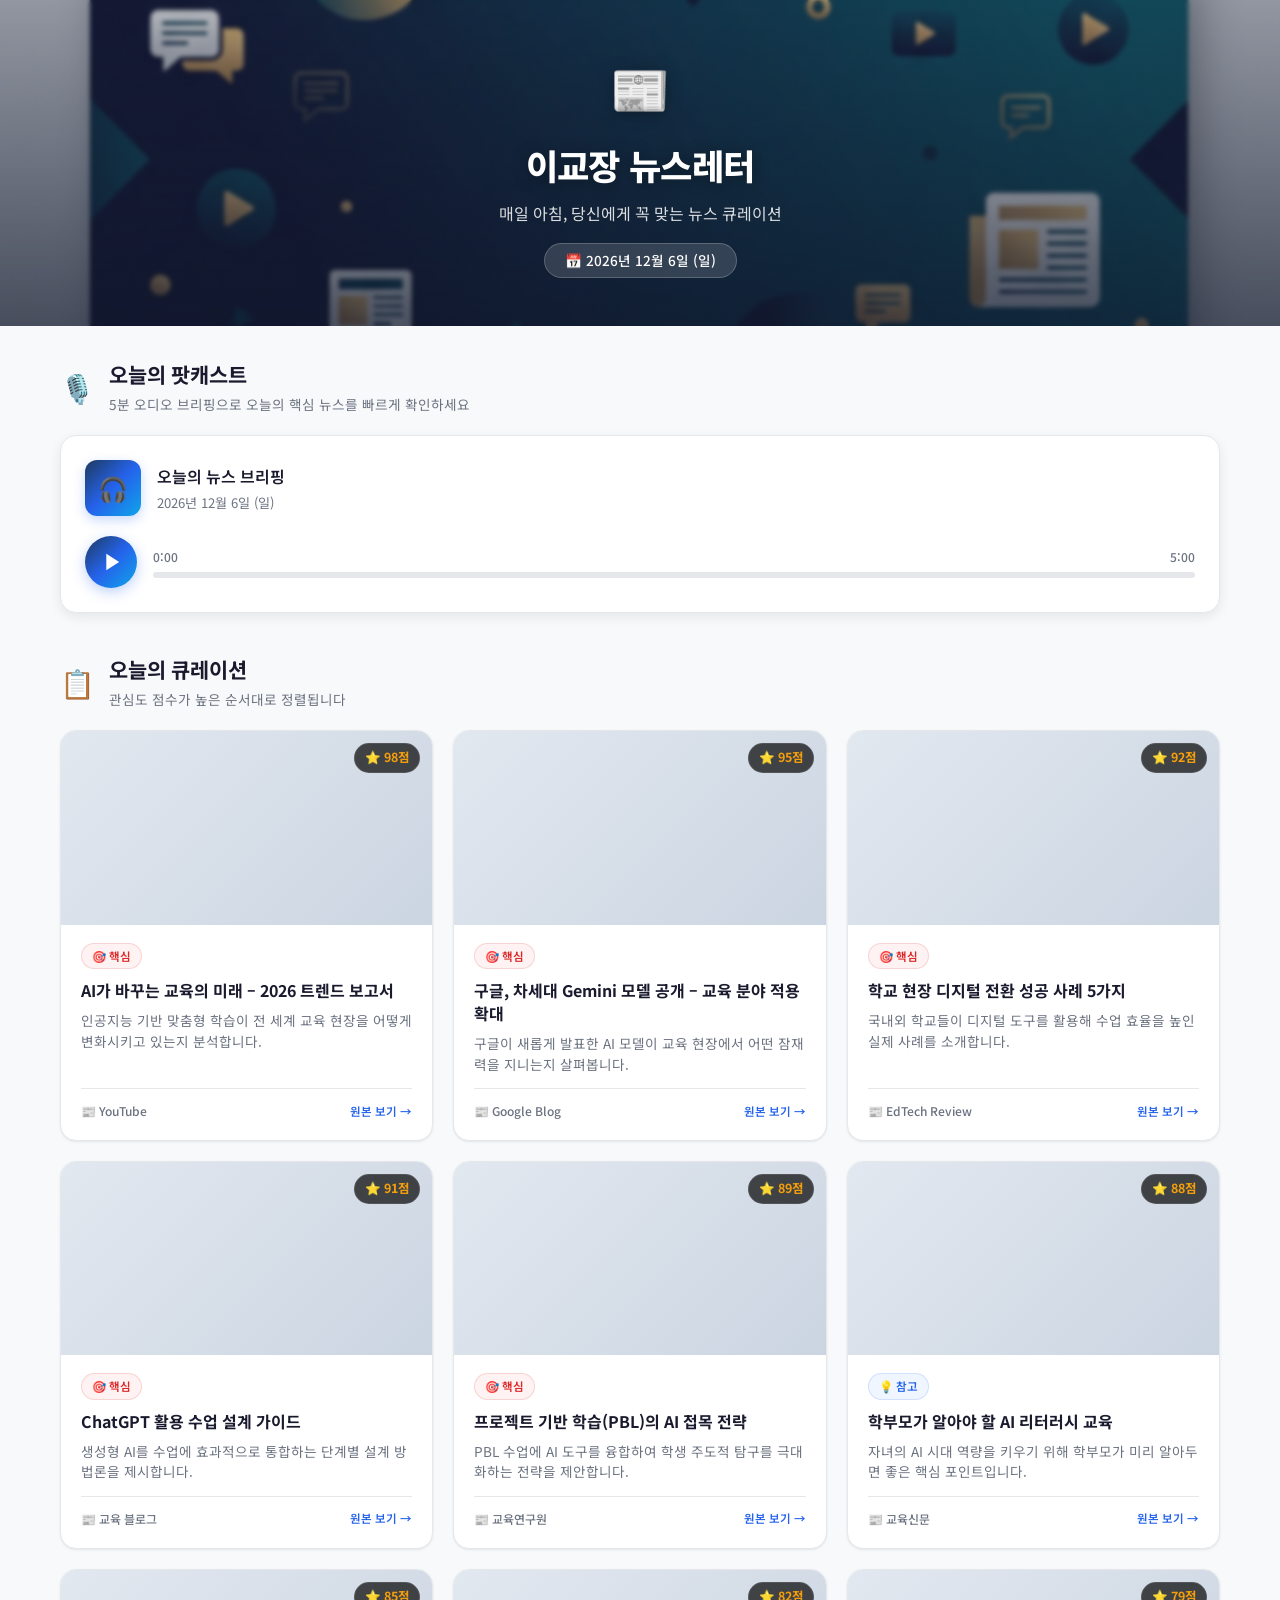
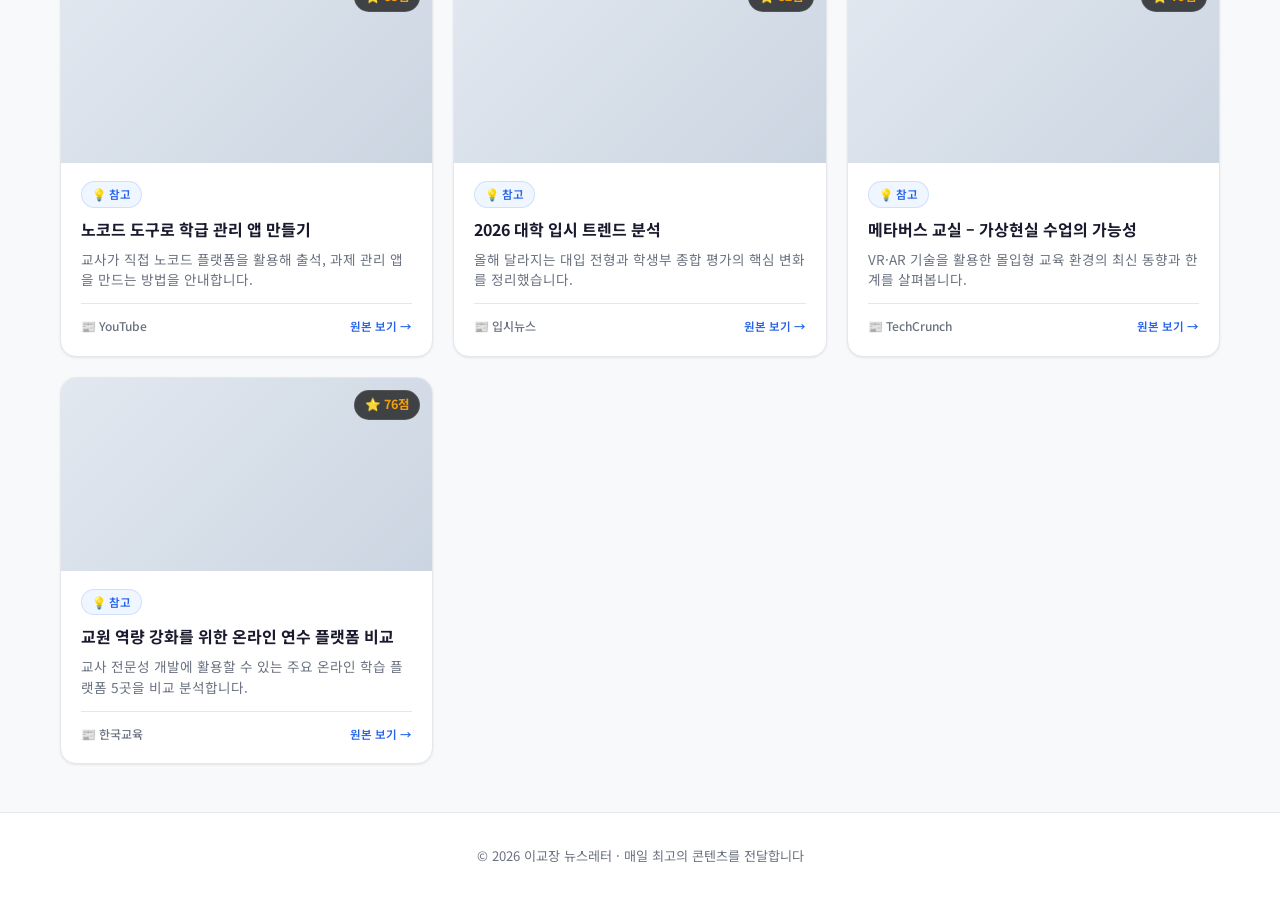
==== index.html @ de6e3fc7 "초기 커밋: 이교장 뉴스레터 웹앱" ====
<!DOCTYPE html>
<html lang="ko">
<head>
    <meta charset="UTF-8">
    <meta name="viewport" content="width=device-width, initial-scale=1.0">
    <title>이교장 뉴스레터 – 오늘의 큐레이션</title>
    <meta name="description" content="매일 엄선된 유튜브 영상과 인터넷 기사를 오디오 브리핑과 함께 제공하는 데일리 뉴스레터">
    <link rel="preconnect" href="https://fonts.googleapis.com">
    <link rel="preconnect" href="https://fonts.gstatic.com" crossorigin>
    <link href="https://fonts.googleapis.com/css2?family=Noto+Sans+KR:wght@300;400;500;600;700;800;900&display=swap" rel="stylesheet">
    <link rel="stylesheet" href="css/style.css">
</head>
<body>

    <!-- ========== 브랜딩 헤더 ========== -->
    <header id="branding-header">
        <div class="header-bg">
            <img src="assets/header.png" alt="이교장 뉴스레터 배너">
        </div>
        <div class="header-overlay"></div>
        <div class="header-content">
            <div class="logo-mark">📰</div>
            <h1>이교장 뉴스레터</h1>
            <p class="header-tagline">매일 아침, 당신에게 꼭 맞는 뉴스 큐레이션</p>
            <div class="header-date" id="today-date"></div>
        </div>
    </header>

    <!-- ========== 데일리 팟캐스트 ========== -->
    <main>
        <section id="podcast-section">
            <div class="section-header">
                <span class="section-icon">🎙️</span>
                <div>
                    <h2>오늘의 팟캐스트</h2>
                    <p class="section-subtitle">5분 오디오 브리핑으로 오늘의 핵심 뉴스를 빠르게 확인하세요</p>
                </div>
            </div>

            <div id="audio-player" class="audio-player">
                <div class="player-info">
                    <div class="player-thumb">
                        <span>🎧</span>
                    </div>
                    <div class="player-meta">
                        <p class="player-title" id="player-title">오늘의 뉴스 브리핑</p>
                        <p class="player-date" id="player-date"></p>
                    </div>
                </div>

                <div class="player-controls">
                    <button id="play-btn" class="play-btn" aria-label="재생/일시정지">
                        <svg id="play-icon" viewBox="0 0 24 24" width="28" height="28" fill="currentColor">
                            <path d="M8 5v14l11-7z"/>
                        </svg>
                        <svg id="pause-icon" viewBox="0 0 24 24" width="28" height="28" fill="currentColor" style="display:none">
                            <path d="M6 19h4V5H6v14zm8-14v14h4V5h-4z"/>
                        </svg>
                    </button>

                    <div class="progress-container">
                        <div class="time-display">
                            <span id="current-time">0:00</span>
                            <span id="total-time">5:00</span>
                        </div>
                        <div class="progress-bar" id="progress-bar">
                            <div class="progress-fill" id="progress-fill"></div>
                            <div class="progress-knob" id="progress-knob"></div>
                        </div>
                    </div>
                </div>

                <audio id="audio-element" preload="metadata">
                    <!-- 실제 오디오 파일 경로를 여기에 설정합니다 -->
                    <source src="" type="audio/mpeg">
                </audio>
            </div>
        </section>

        <!-- ========== 큐레이션 갤러리 ========== -->
        <section id="gallery-section">
            <div class="section-header">
                <span class="section-icon">📋</span>
                <div>
                    <h2>오늘의 큐레이션</h2>
                    <p class="section-subtitle">관심도 점수가 높은 순서대로 정렬됩니다</p>
                </div>
            </div>

            <div id="gallery" class="gallery-grid">
                <!-- 카드가 JavaScript로 동적 생성됩니다 -->
            </div>
        </section>
    </main>

    <!-- ========== 푸터 ========== -->
    <footer id="site-footer">
        <p>© 2026 이교장 뉴스레터 · 매일 최고의 콘텐츠를 전달합니다</p>
    </footer>

    <script src="js/app.js"></script>
</body>
</html>
---- css/style.css ----
/* ==================================================
   이교장 뉴스레터 – Design System & Styles
   ================================================== */

/* ---- Design Tokens ---- */
:root {
    --color-bg: #f8f9fa;
    --color-surface: #ffffff;
    --color-text: #1a1a2e;
    --color-text-secondary: #6b7280;
    --color-accent: #2563eb;
    --color-accent-light: #dbeafe;
    --color-accent-gradient: linear-gradient(135deg, #1e3a5f 0%, #2563eb 50%, #0ea5e9 100%);
    --color-header-start: #0f172a;
    --color-header-end: #1e3a5f;
    --color-gold: #f59e0b;
    --color-gold-light: #fef3c7;
    --color-border: #e5e7eb;
    --color-badge-core: #dc2626;
    --color-badge-core-bg: #fef2f2;
    --color-badge-ref: #2563eb;
    --color-badge-ref-bg: #eff6ff;

    --radius-sm: 8px;
    --radius-md: 12px;
    --radius-lg: 16px;
    --radius-xl: 20px;

    --shadow-sm: 0 1px 3px rgba(0,0,0,0.06), 0 1px 2px rgba(0,0,0,0.04);
    --shadow-md: 0 4px 12px rgba(0,0,0,0.08);
    --shadow-lg: 0 10px 30px rgba(0,0,0,0.1);
    --shadow-card-hover: 0 12px 36px rgba(37,99,235,0.15);

    --font-family: 'Noto Sans KR', -apple-system, BlinkMacSystemFont, 'Segoe UI', sans-serif;
    --transition-fast: 0.2s cubic-bezier(0.4, 0, 0.2, 1);
    --transition-smooth: 0.3s cubic-bezier(0.4, 0, 0.2, 1);
}

/* ---- Reset & Global ---- */
*, *::before, *::after {
    margin: 0;
    padding: 0;
    box-sizing: border-box;
}

html {
    scroll-behavior: smooth;
    -webkit-tap-highlight-color: transparent;
}

body {
    font-family: var(--font-family);
    background-color: var(--color-bg);
    color: var(--color-text);
    line-height: 1.6;
    -webkit-font-smoothing: antialiased;
    -moz-osx-font-smoothing: grayscale;
}

/* ---- Branding Header ---- */
#branding-header {
    position: relative;
    width: 100%;
    min-height: 280px;
    overflow: hidden;
    display: flex;
    align-items: center;
    justify-content: center;
}

.header-bg {
    position: absolute;
    inset: 0;
    z-index: 0;
}

.header-bg img {
    width: 100%;
    height: 100%;
    object-fit: cover;
}

.header-overlay {
    position: absolute;
    inset: 0;
    z-index: 1;
    background: linear-gradient(
        180deg,
        rgba(15, 23, 42, 0.3) 0%,
        rgba(15, 23, 42, 0.7) 100%
    );
    backdrop-filter: blur(2px);
}

.header-content {
    position: relative;
    z-index: 2;
    text-align: center;
    padding: 48px 24px;
    animation: fadeInUp 0.8s ease-out;
}

.logo-mark {
    font-size: 48px;
    margin-bottom: 12px;
    filter: drop-shadow(0 2px 8px rgba(0,0,0,0.3));
    animation: float 3s ease-in-out infinite;
}

@keyframes float {
    0%, 100% { transform: translateY(0); }
    50% { transform: translateY(-8px); }
}

@keyframes fadeInUp {
    from {
        opacity: 0;
        transform: translateY(20px);
    }
    to {
        opacity: 1;
        transform: translateY(0);
    }
}

.header-content h1 {
    font-size: 2.2rem;
    font-weight: 800;
    color: #ffffff;
    letter-spacing: -0.02em;
    text-shadow: 0 2px 16px rgba(0,0,0,0.4);
    margin-bottom: 8px;
}

.header-tagline {
    font-size: 1rem;
    font-weight: 400;
    color: rgba(255, 255, 255, 0.85);
    margin-bottom: 16px;
}

.header-date {
    display: inline-block;
    background: rgba(255,255,255,0.15);
    backdrop-filter: blur(12px);
    border: 1px solid rgba(255,255,255,0.2);
    border-radius: 100px;
    padding: 6px 20px;
    font-size: 0.85rem;
    font-weight: 500;
    color: #ffffff;
}

/* ---- Main Layout ---- */
main {
    max-width: 1200px;
    margin: 0 auto;
    padding: 0 20px;
}

/* ---- Section Header ---- */
.section-header {
    display: flex;
    align-items: center;
    gap: 14px;
    margin-bottom: 20px;
}

.section-icon {
    font-size: 28px;
    flex-shrink: 0;
}

.section-header h2 {
    font-size: 1.3rem;
    font-weight: 700;
    color: var(--color-text);
    letter-spacing: -0.01em;
}

.section-subtitle {
    font-size: 0.85rem;
    color: var(--color-text-secondary);
    margin-top: 2px;
}

/* ---- Podcast Section ---- */
#podcast-section {
    margin-top: 32px;
    margin-bottom: 40px;
}

.audio-player {
    background: var(--color-surface);
    border-radius: var(--radius-lg);
    padding: 24px;
    box-shadow: var(--shadow-md);
    border: 1px solid var(--color-border);
    transition: box-shadow var(--transition-smooth);
}

.audio-player:hover {
    box-shadow: var(--shadow-lg);
}

.player-info {
    display: flex;
    align-items: center;
    gap: 16px;
    margin-bottom: 20px;
}

.player-thumb {
    width: 56px;
    height: 56px;
    border-radius: var(--radius-md);
    background: var(--color-accent-gradient);
    display: flex;
    align-items: center;
    justify-content: center;
    font-size: 24px;
    flex-shrink: 0;
    box-shadow: 0 4px 12px rgba(37, 99, 235, 0.25);
}

.player-title {
    font-size: 1rem;
    font-weight: 600;
    color: var(--color-text);
}

.player-date {
    font-size: 0.82rem;
    color: var(--color-text-secondary);
    margin-top: 2px;
}

.player-controls {
    display: flex;
    align-items: center;
    gap: 16px;
}

.play-btn {
    width: 52px;
    height: 52px;
    border-radius: 50%;
    border: none;
    background: var(--color-accent-gradient);
    color: #ffffff;
    cursor: pointer;
    display: flex;
    align-items: center;
    justify-content: center;
    flex-shrink: 0;
    box-shadow: 0 4px 14px rgba(37, 99, 235, 0.3);
    transition: transform var(--transition-fast), box-shadow var(--transition-fast);
}

.play-btn:hover {
    transform: scale(1.08);
    box-shadow: 0 6px 20px rgba(37, 99, 235, 0.4);
}

.play-btn:active {
    transform: scale(0.95);
}

.progress-container {
    flex: 1;
    min-width: 0;
}

.time-display {
    display: flex;
    justify-content: space-between;
    font-size: 0.75rem;
    font-weight: 500;
    color: var(--color-text-secondary);
    margin-bottom: 6px;
    font-variant-numeric: tabular-nums;
}

.progress-bar {
    position: relative;
    width: 100%;
    height: 6px;
    background: var(--color-border);
    border-radius: 100px;
    cursor: pointer;
    overflow: visible;
    transition: height var(--transition-fast);
}

.progress-bar:hover {
    height: 8px;
}

.progress-fill {
    position: absolute;
    left: 0;
    top: 0;
    height: 100%;
    background: var(--color-accent-gradient);
    border-radius: 100px;
    width: 0%;
    transition: width 0.1s linear;
}

.progress-knob {
    position: absolute;
    top: 50%;
    left: 0%;
    transform: translate(-50%, -50%);
    width: 14px;
    height: 14px;
    border-radius: 50%;
    background: var(--color-accent);
    border: 3px solid #fff;
    box-shadow: var(--shadow-sm);
    opacity: 0;
    transition: opacity var(--transition-fast);
}

.progress-bar:hover .progress-knob {
    opacity: 1;
}

/* ---- Gallery Section ---- */
#gallery-section {
    margin-bottom: 48px;
}

.gallery-grid {
    display: grid;
    grid-template-columns: repeat(auto-fill, minmax(320px, 1fr));
    gap: 20px;
}

/* ---- Gallery Card ---- */
.gallery-card {
    background: var(--color-surface);
    border-radius: var(--radius-lg);
    overflow: hidden;
    box-shadow: var(--shadow-sm);
    border: 1px solid var(--color-border);
    cursor: pointer;
    transition: transform var(--transition-smooth), box-shadow var(--transition-smooth);
    text-decoration: none;
    color: inherit;
    display: flex;
    flex-direction: column;
    animation: cardFadeIn 0.5s ease-out both;
}

.gallery-card:hover {
    transform: translateY(-4px);
    box-shadow: var(--shadow-card-hover);
}

.gallery-card:active {
    transform: translateY(-2px) scale(0.99);
}

@keyframes cardFadeIn {
    from {
        opacity: 0;
        transform: translateY(16px);
    }
    to {
        opacity: 1;
        transform: translateY(0);
    }
}

.card-thumbnail {
    position: relative;
    width: 100%;
    padding-top: 52%;
    overflow: hidden;
    background: linear-gradient(135deg, #e2e8f0 0%, #cbd5e1 100%);
}

.card-thumbnail img {
    position: absolute;
    inset: 0;
    width: 100%;
    height: 100%;
    object-fit: cover;
    transition: transform var(--transition-smooth);
}

.gallery-card:hover .card-thumbnail img {
    transform: scale(1.05);
}

.card-score-badge {
    position: absolute;
    top: 12px;
    right: 12px;
    background: rgba(0,0,0,0.7);
    backdrop-filter: blur(8px);
    color: var(--color-gold);
    padding: 4px 10px;
    border-radius: 100px;
    font-size: 0.78rem;
    font-weight: 700;
    display: flex;
    align-items: center;
    gap: 4px;
    border: 1px solid rgba(255,255,255,0.1);
}

.card-body {
    padding: 18px 20px 20px;
    flex: 1;
    display: flex;
    flex-direction: column;
}

.card-badge {
    display: inline-flex;
    align-items: center;
    gap: 4px;
    padding: 3px 10px;
    border-radius: 100px;
    font-size: 0.72rem;
    font-weight: 600;
    margin-bottom: 10px;
    align-self: flex-start;
}

.badge-core {
    background: var(--color-badge-core-bg);
    color: var(--color-badge-core);
    border: 1px solid rgba(220, 38, 38, 0.15);
}

.badge-ref {
    background: var(--color-badge-ref-bg);
    color: var(--color-badge-ref);
    border: 1px solid rgba(37, 99, 235, 0.15);
}

.card-title {
    font-size: 1rem;
    font-weight: 700;
    color: var(--color-text);
    line-height: 1.45;
    margin-bottom: 8px;
    display: -webkit-box;
    -webkit-line-clamp: 2;
    -webkit-box-orient: vertical;
    overflow: hidden;
}

.card-description {
    font-size: 0.85rem;
    color: var(--color-text-secondary);
    line-height: 1.5;
    display: -webkit-box;
    -webkit-line-clamp: 2;
    -webkit-box-orient: vertical;
    overflow: hidden;
    margin-bottom: 14px;
    flex: 1;
}

.card-footer {
    display: flex;
    align-items: center;
    justify-content: space-between;
    padding-top: 12px;
    border-top: 1px solid var(--color-border);
}

.card-source {
    font-size: 0.75rem;
    font-weight: 500;
    color: var(--color-text-secondary);
    display: flex;
    align-items: center;
    gap: 4px;
}

.card-link-icon {
    font-size: 0.72rem;
    color: var(--color-accent);
    font-weight: 600;
    display: flex;
    align-items: center;
    gap: 3px;
    transition: color var(--transition-fast);
}

.gallery-card:hover .card-link-icon {
    color: var(--color-badge-core);
}

/* ---- Footer ---- */
#site-footer {
    text-align: center;
    padding: 32px 20px;
    font-size: 0.82rem;
    color: var(--color-text-secondary);
    border-top: 1px solid var(--color-border);
    background: var(--color-surface);
}

/* ---- Responsive ---- */
@media (max-width: 768px) {
    #branding-header {
        min-height: 220px;
    }

    .header-content {
        padding: 32px 20px;
    }

    .header-content h1 {
        font-size: 1.7rem;
    }

    .logo-mark {
        font-size: 36px;
    }

    .gallery-grid {
        grid-template-columns: repeat(auto-fill, minmax(280px, 1fr));
        gap: 16px;
    }

    .audio-player {
        padding: 18px;
    }

    .player-controls {
        flex-direction: column;
        align-items: stretch;
        gap: 12px;
    }

    .play-btn {
        align-self: center;
    }

    .section-header h2 {
        font-size: 1.15rem;
    }
}

@media (max-width: 480px) {
    .gallery-grid {
        grid-template-columns: 1fr;
        gap: 14px;
    }

    .header-content h1 {
        font-size: 1.5rem;
    }

    main {
        padding: 0 14px;
    }
}

/* ---- Scrollbar ---- */
::-webkit-scrollbar {
    width: 6px;
}

::-webkit-scrollbar-track {
    background: transparent;
}

::-webkit-scrollbar-thumb {
    background: #cbd5e1;
    border-radius: 100px;
}

::-webkit-scrollbar-thumb:hover {
    background: #94a3b8;
}

/* ---- Loading skeleton ---- */
.skeleton {
    background: linear-gradient(90deg, #e2e8f0 25%, #f1f5f9 50%, #e2e8f0 75%);
    background-size: 200% 100%;
    animation: shimmer 1.5s ease-in-out infinite;
    border-radius: var(--radius-md);
}

@keyframes shimmer {
    0% { background-position: -200% 0; }
    100% { background-position: 200% 0; }
}
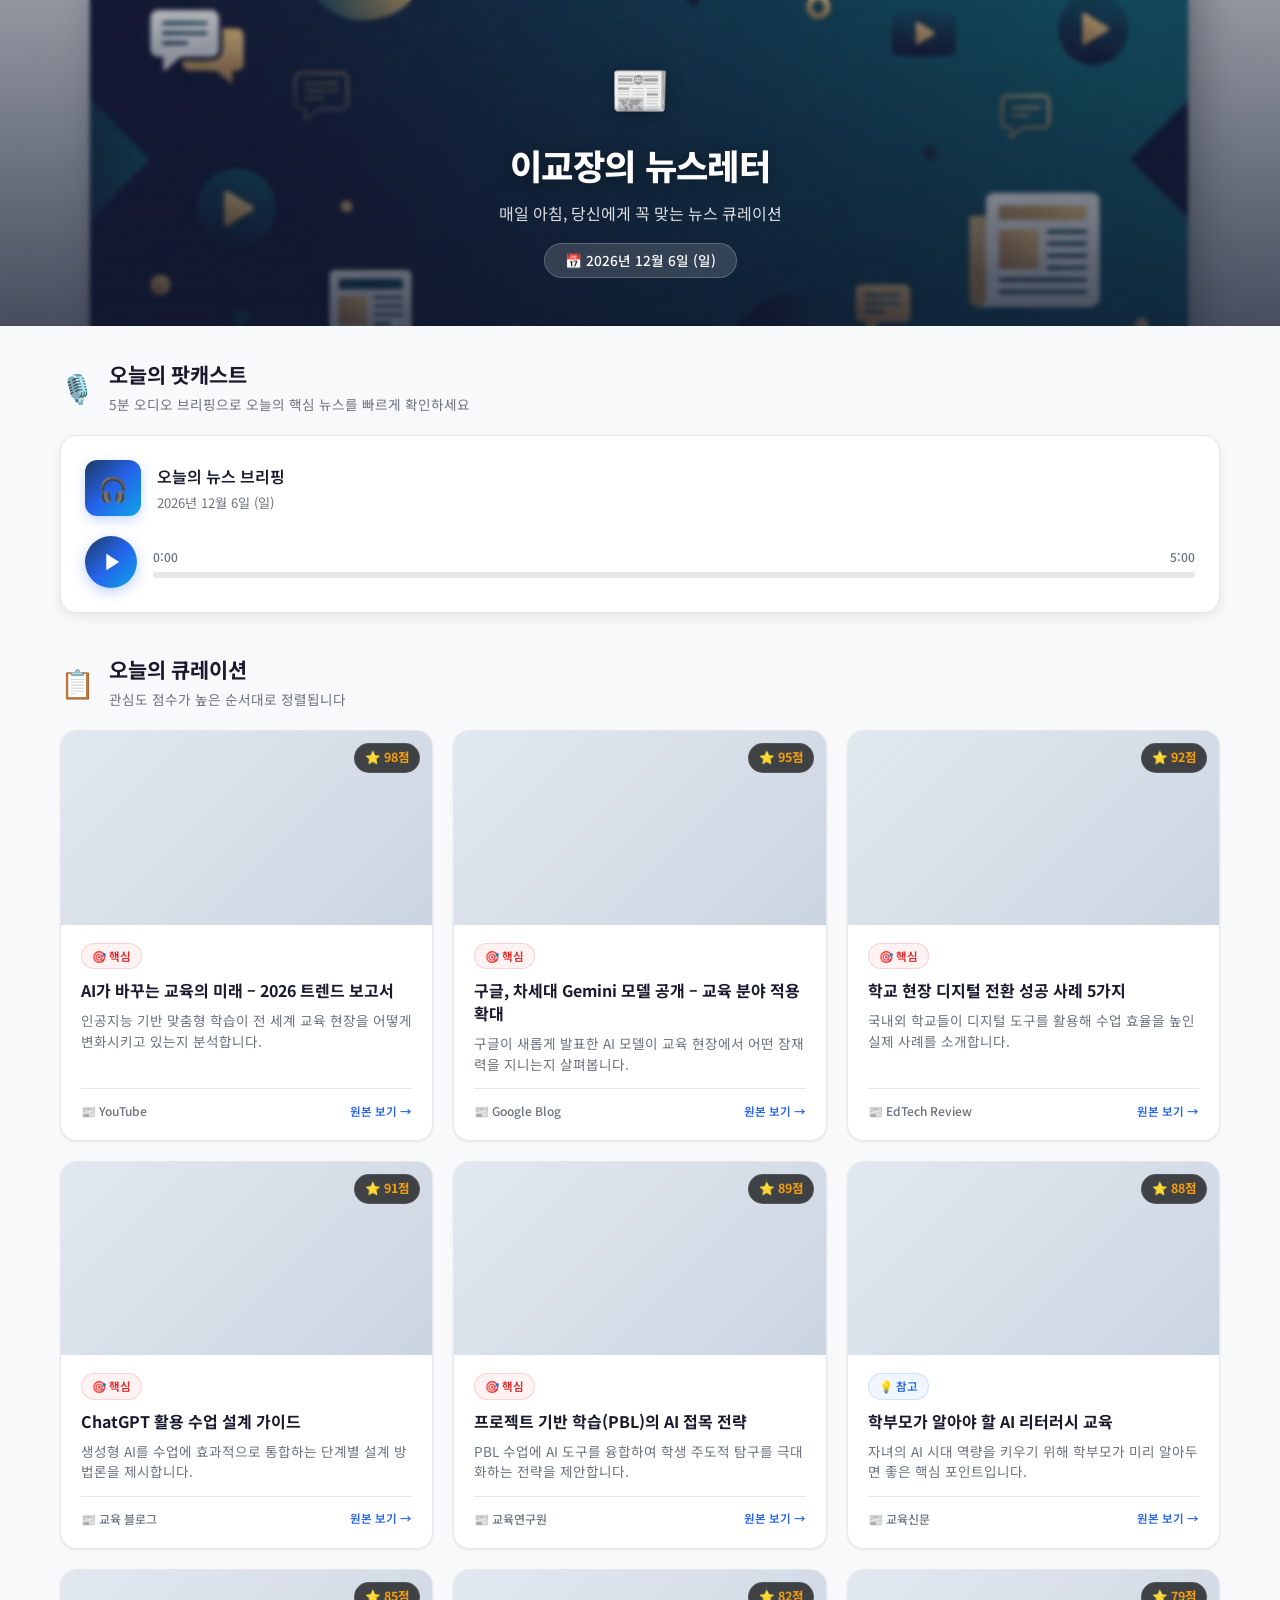
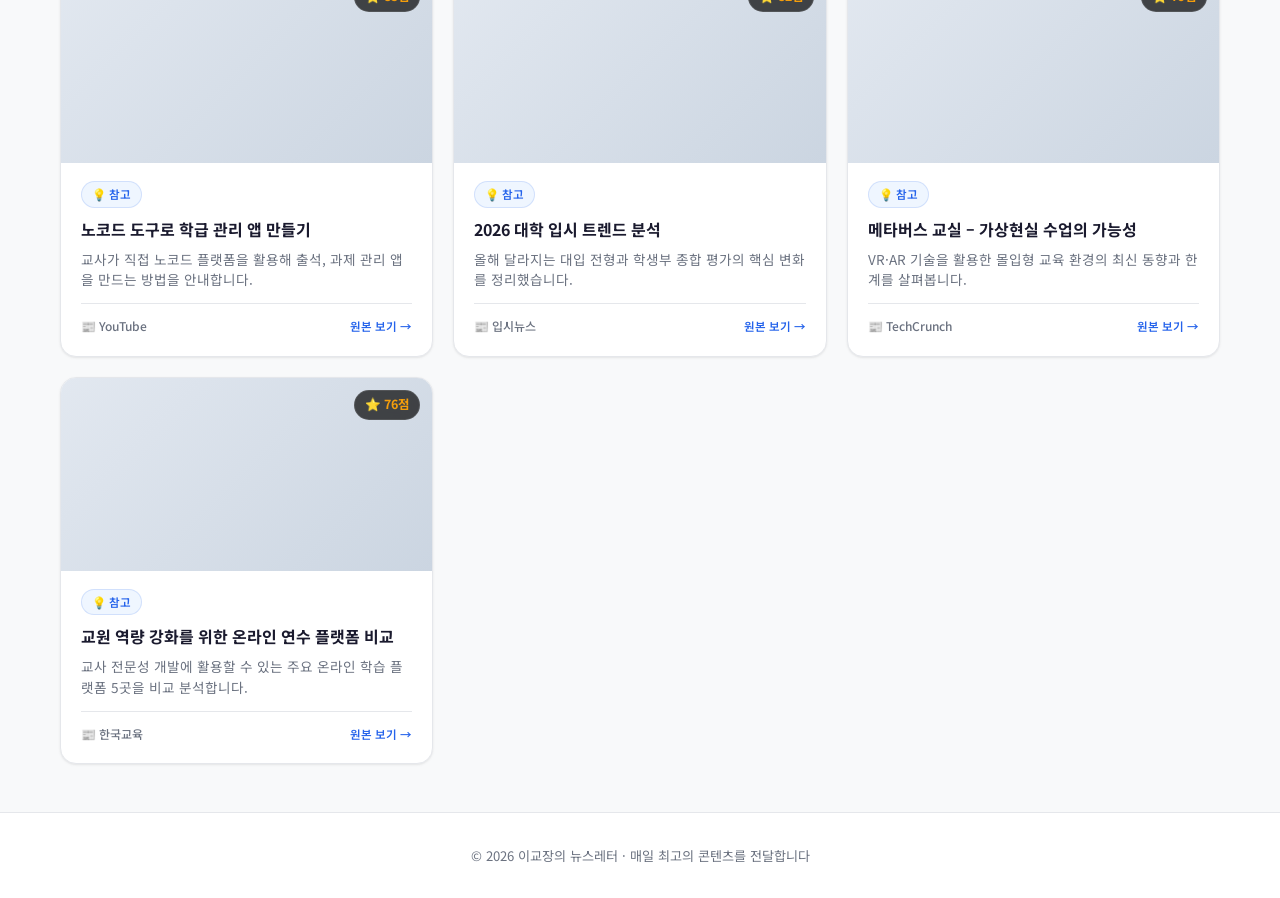
==== commit c017a3f3: "chore: 타이틀을 '이교장의 뉴스레터'로 변경" ====
--- a/index.html
+++ b/index.html
@@ -3,7 +3,7 @@
 <head>
     <meta charset="UTF-8">
     <meta name="viewport" content="width=device-width, initial-scale=1.0">
-    <title>이교장 뉴스레터 – 오늘의 큐레이션</title>
+    <title>이교장의 뉴스레터</title>
     <meta name="description" content="매일 엄선된 유튜브 영상과 인터넷 기사를 오디오 브리핑과 함께 제공하는 데일리 뉴스레터">
     <link rel="preconnect" href="https://fonts.googleapis.com">
     <link rel="preconnect" href="https://fonts.gstatic.com" crossorigin>
@@ -15,12 +15,12 @@
     <!-- ========== 브랜딩 헤더 ========== -->
     <header id="branding-header">
         <div class="header-bg">
-            <img src="assets/header.png" alt="이교장 뉴스레터 배너">
+            <img src="assets/header.png" alt="이교장의 뉴스레터 배너">
         </div>
         <div class="header-overlay"></div>
         <div class="header-content">
             <div class="logo-mark">📰</div>
-            <h1>이교장 뉴스레터</h1>
+            <h1>이교장의 뉴스레터</h1>
             <p class="header-tagline">매일 아침, 당신에게 꼭 맞는 뉴스 큐레이션</p>
             <div class="header-date" id="today-date"></div>
         </div>
@@ -95,7 +95,7 @@
 
     <!-- ========== 푸터 ========== -->
     <footer id="site-footer">
-        <p>© 2026 이교장 뉴스레터 · 매일 최고의 콘텐츠를 전달합니다</p>
+        <p>© 2026 이교장의 뉴스레터 · 매일 최고의 콘텐츠를 전달합니다</p>
     </footer>
 
     <script src="js/app.js"></script>
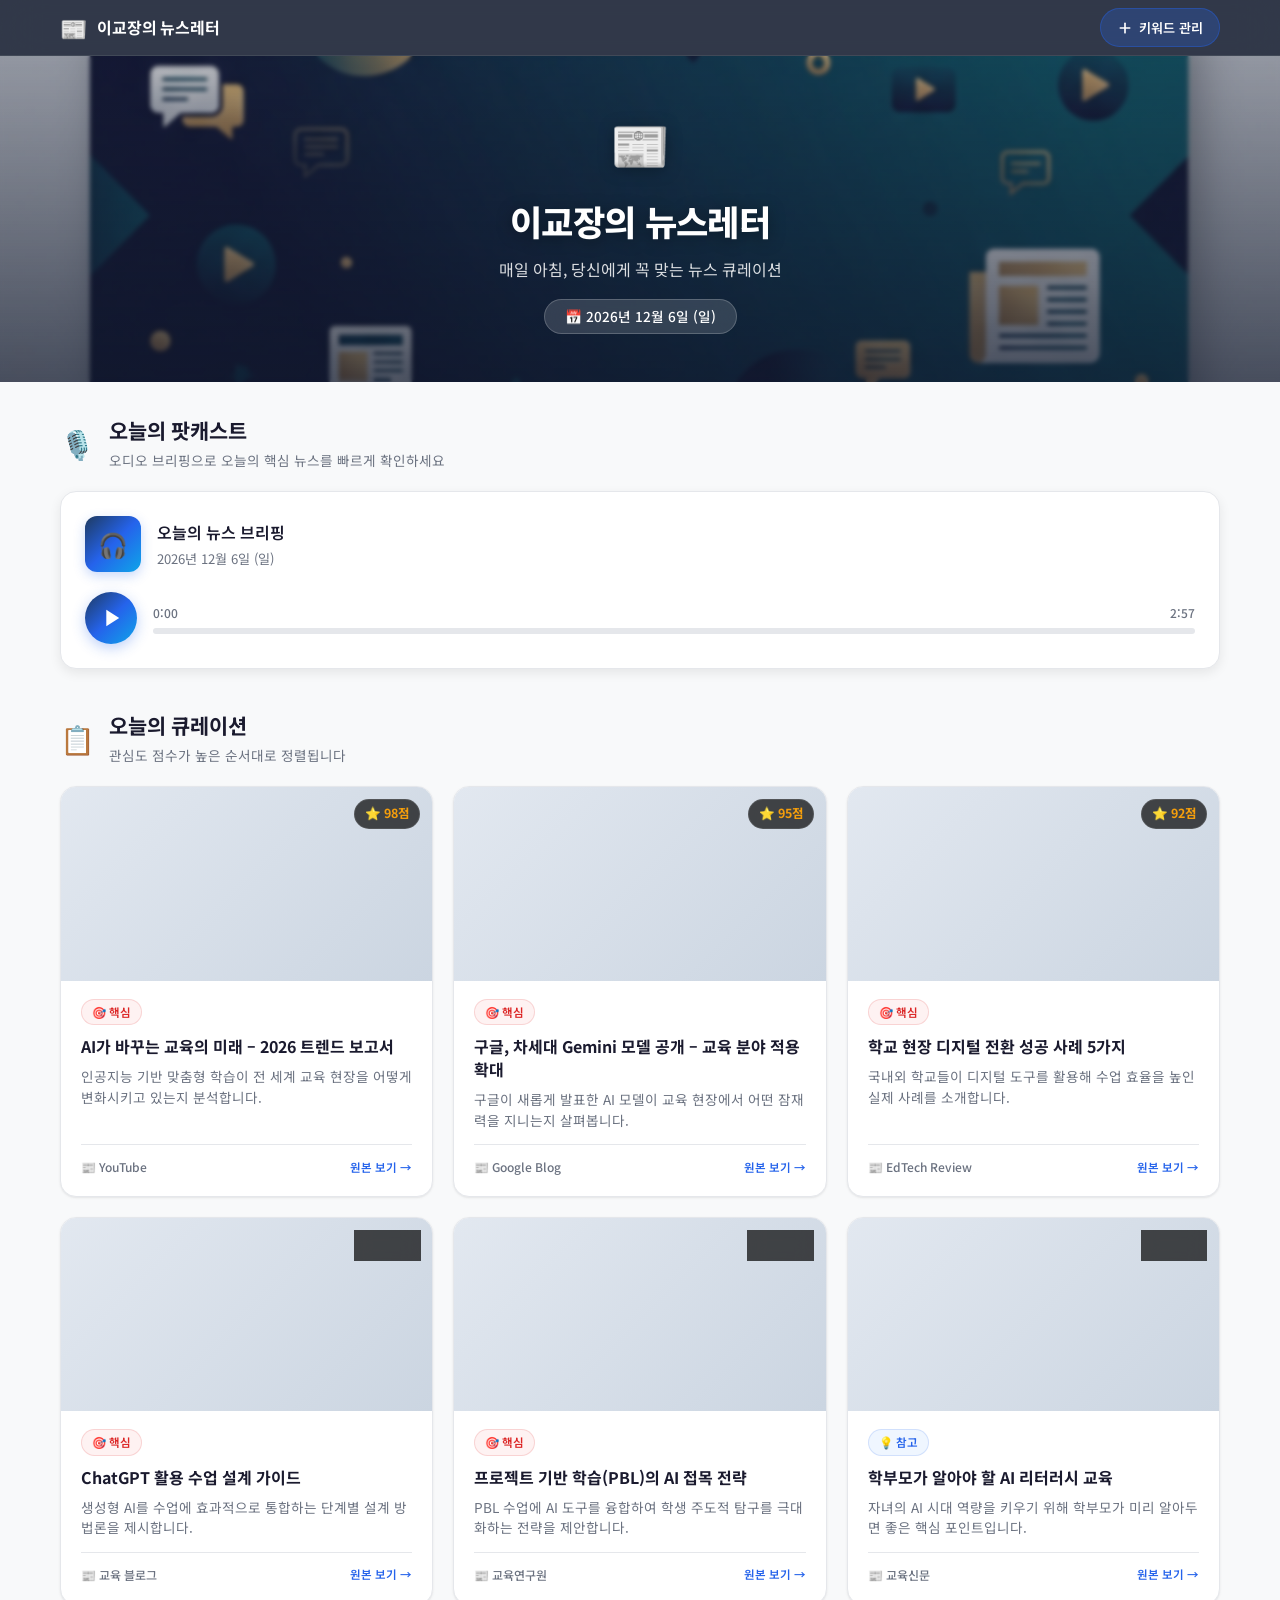
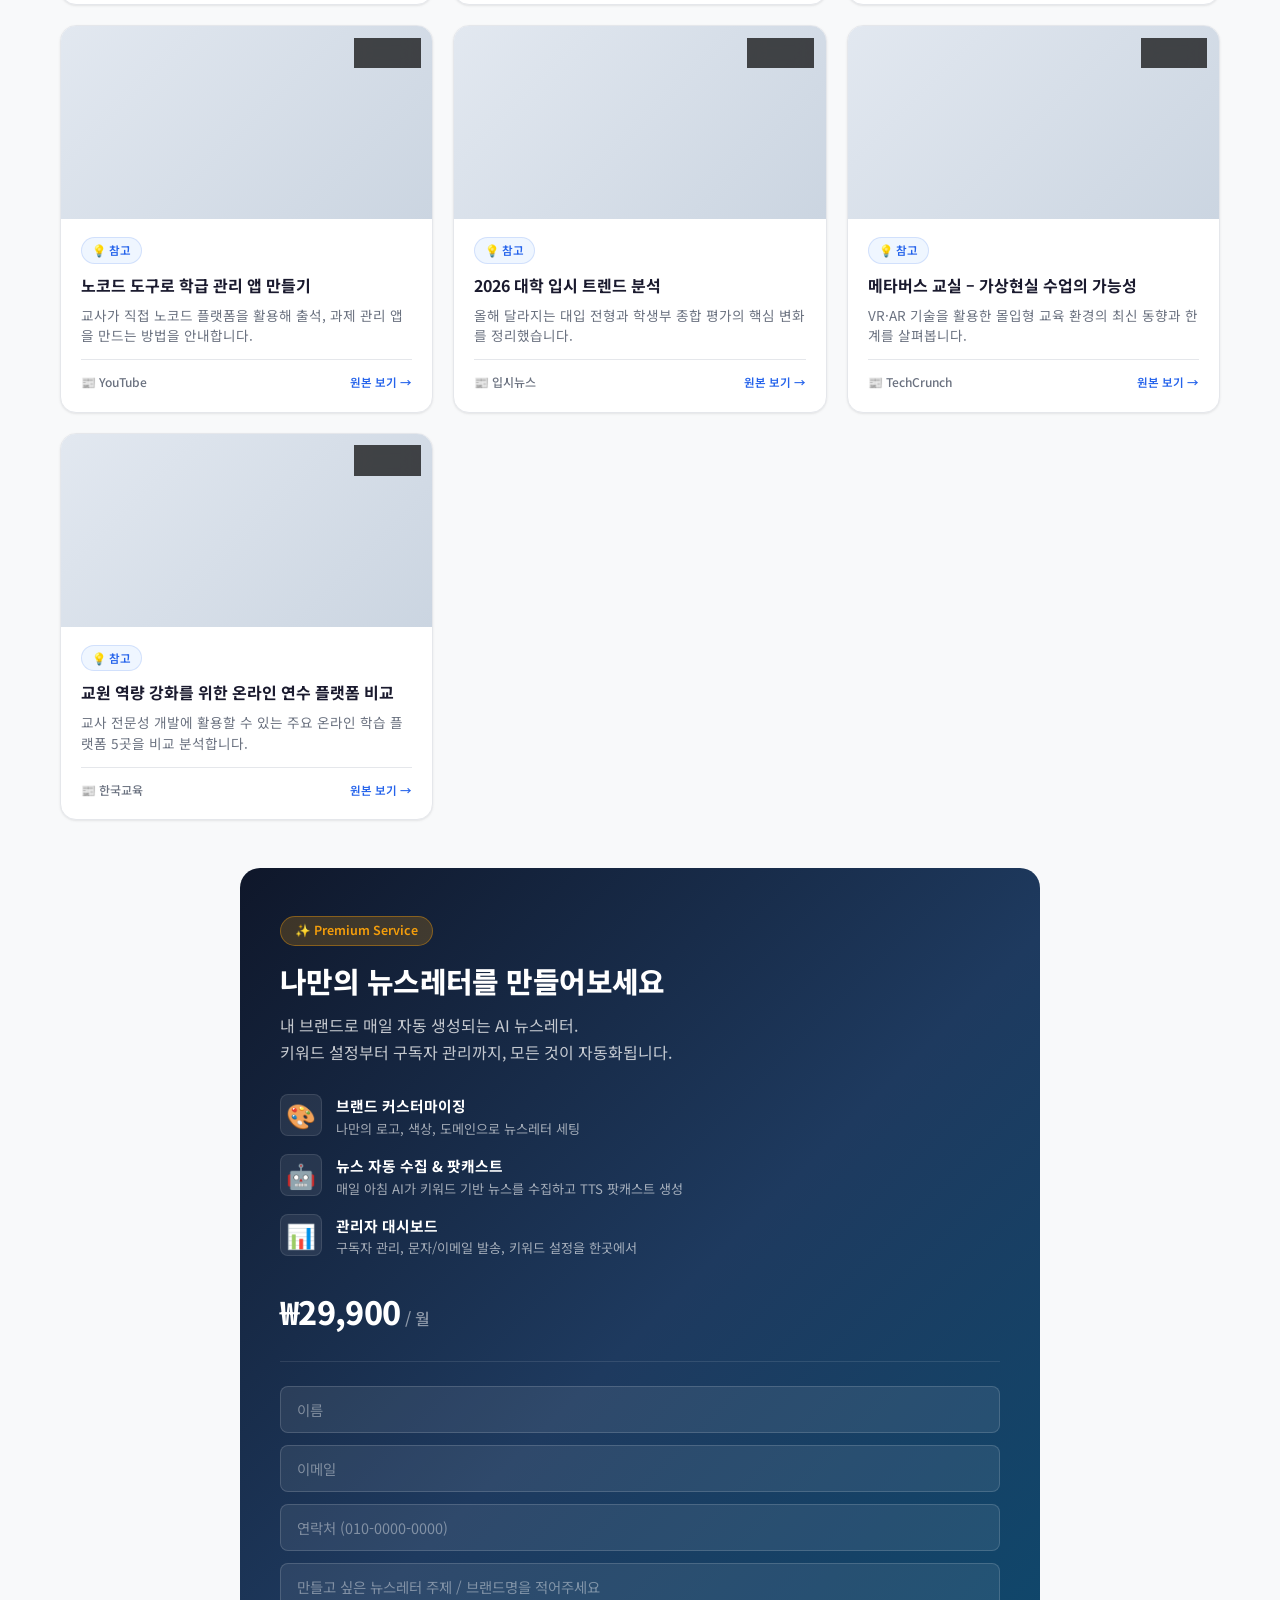
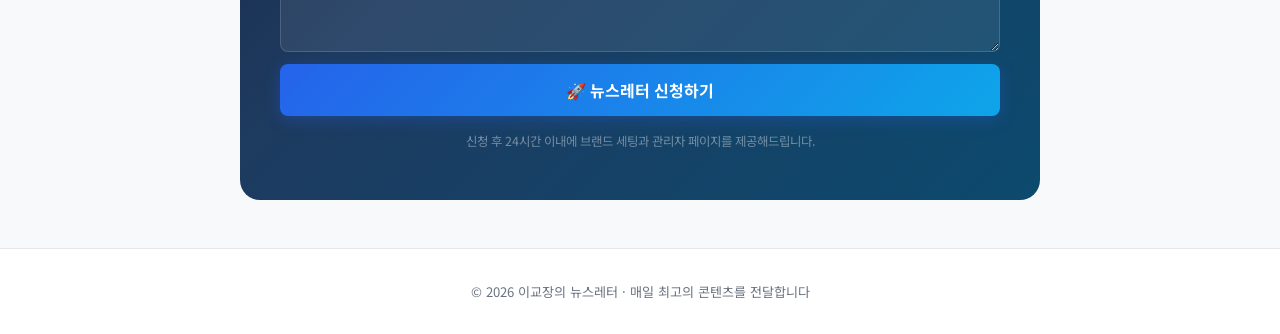
==== commit 74cd942c: "✨ 뉴스레터 자동 팟캐스트 시스템 구현 - 고정 네비게이션 바 추가 (키워드 관리 버튼) - 오디오 플레이어 실제 재생 기능 연결 - 3분 샘플 TTS 팟캐스트 추가 - 하단 '나" ====
--- a/index.html
+++ b/index.html
@@ -11,6 +11,23 @@
     <link rel="stylesheet" href="css/style.css">
 </head>
 <body>
+
+    <!-- ========== 고정 네비게이션 바 ========== -->
+    <nav id="sticky-nav" class="sticky-nav">
+        <div class="nav-inner">
+            <a href="/" class="nav-brand">
+                <span class="nav-logo">📰</span>
+                <span class="nav-title">이교장의 뉴스레터</span>
+            </a>
+            <a href="admin.html" class="nav-keyword-btn" id="nav-keyword-btn">
+                <svg width="16" height="16" viewBox="0 0 24 24" fill="none" stroke="currentColor" stroke-width="2.5" stroke-linecap="round" stroke-linejoin="round">
+                    <line x1="12" y1="5" x2="12" y2="19"></line>
+                    <line x1="5" y1="12" x2="19" y2="12"></line>
+                </svg>
+                키워드 관리
+            </a>
+        </div>
+    </nav>
 
     <!-- ========== 브랜딩 헤더 ========== -->
     <header id="branding-header">
@@ -33,7 +50,7 @@
                 <span class="section-icon">🎙️</span>
                 <div>
                     <h2>오늘의 팟캐스트</h2>
-                    <p class="section-subtitle">5분 오디오 브리핑으로 오늘의 핵심 뉴스를 빠르게 확인하세요</p>
+                    <p class="section-subtitle">오디오 브리핑으로 오늘의 핵심 뉴스를 빠르게 확인하세요</p>
                 </div>
             </div>
 
@@ -61,7 +78,7 @@
                     <div class="progress-container">
                         <div class="time-display">
                             <span id="current-time">0:00</span>
-                            <span id="total-time">5:00</span>
+                            <span id="total-time">0:00</span>
                         </div>
                         <div class="progress-bar" id="progress-bar">
                             <div class="progress-fill" id="progress-fill"></div>
@@ -71,8 +88,7 @@
                 </div>
 
                 <audio id="audio-element" preload="metadata">
-                    <!-- 실제 오디오 파일 경로를 여기에 설정합니다 -->
-                    <source src="" type="audio/mpeg">
+                    <source src="assets/podcast/latest.mp3" type="audio/mpeg">
                 </audio>
             </div>
         </section>
@@ -93,6 +109,58 @@
         </section>
     </main>
 
+    <!-- ========== 나만의 뉴스레터 CTA ========== -->
+    <section id="cta-section" class="cta-section">
+        <div class="cta-inner">
+            <div class="cta-glow"></div>
+            <div class="cta-content">
+                <span class="cta-badge">✨ Premium Service</span>
+                <h2 class="cta-title">나만의 뉴스레터를 만들어보세요</h2>
+                <p class="cta-description">
+                    내 브랜드로 매일 자동 생성되는 AI 뉴스레터.<br>
+                    키워드 설정부터 구독자 관리까지, 모든 것이 자동화됩니다.
+                </p>
+                <ul class="cta-features">
+                    <li>
+                        <span class="cta-feature-icon">🎨</span>
+                        <div>
+                            <strong>브랜드 커스터마이징</strong>
+                            <p>나만의 로고, 색상, 도메인으로 뉴스레터 세팅</p>
+                        </div>
+                    </li>
+                    <li>
+                        <span class="cta-feature-icon">🤖</span>
+                        <div>
+                            <strong>뉴스 자동 수집 & 팟캐스트</strong>
+                            <p>매일 아침 AI가 키워드 기반 뉴스를 수집하고 TTS 팟캐스트 생성</p>
+                        </div>
+                    </li>
+                    <li>
+                        <span class="cta-feature-icon">📊</span>
+                        <div>
+                            <strong>관리자 대시보드</strong>
+                            <p>구독자 관리, 문자/이메일 발송, 키워드 설정을 한곳에서</p>
+                        </div>
+                    </li>
+                </ul>
+                <div class="cta-pricing">
+                    <span class="cta-price">₩29,900</span>
+                    <span class="cta-price-unit">/ 월</span>
+                </div>
+                <form id="cta-form" class="cta-form">
+                    <input type="text" id="cta-name" placeholder="이름" required>
+                    <input type="email" id="cta-email" placeholder="이메일" required>
+                    <input type="tel" id="cta-phone" placeholder="연락처 (010-0000-0000)">
+                    <textarea id="cta-brand" placeholder="만들고 싶은 뉴스레터 주제 / 브랜드명을 적어주세요" rows="3"></textarea>
+                    <button type="submit" class="cta-submit-btn">
+                        🚀 뉴스레터 신청하기
+                    </button>
+                </form>
+                <p class="cta-note">신청 후 24시간 이내에 브랜드 세팅과 관리자 페이지를 제공해드립니다.</p>
+            </div>
+        </div>
+    </section>
+
     <!-- ========== 푸터 ========== -->
     <footer id="site-footer">
         <p>© 2026 이교장의 뉴스레터 · 매일 최고의 콘텐츠를 전달합니다</p>
--- a/css/style.css
+++ b/css/style.css
@@ -34,6 +34,8 @@
     --font-family: 'Noto Sans KR', -apple-system, BlinkMacSystemFont, 'Segoe UI', sans-serif;
     --transition-fast: 0.2s cubic-bezier(0.4, 0, 0.2, 1);
     --transition-smooth: 0.3s cubic-bezier(0.4, 0, 0.2, 1);
+
+    --nav-height: 56px;
 }
 
 /* ---- Reset & Global ---- */
@@ -57,6 +59,84 @@
     -moz-osx-font-smoothing: grayscale;
 }
 
+/* ---- Sticky Navigation Bar ---- */
+.sticky-nav {
+    position: fixed;
+    top: 0;
+    left: 0;
+    right: 0;
+    height: var(--nav-height);
+    z-index: 1000;
+    background: rgba(15, 23, 42, 0.85);
+    backdrop-filter: blur(20px) saturate(180%);
+    -webkit-backdrop-filter: blur(20px) saturate(180%);
+    border-bottom: 1px solid rgba(255,255,255,0.08);
+    transition: background var(--transition-smooth), box-shadow var(--transition-smooth);
+}
+
+.sticky-nav.scrolled {
+    background: rgba(15, 23, 42, 0.95);
+    box-shadow: 0 4px 24px rgba(0,0,0,0.15);
+}
+
+.nav-inner {
+    max-width: 1200px;
+    margin: 0 auto;
+    height: 100%;
+    padding: 0 20px;
+    display: flex;
+    align-items: center;
+    justify-content: space-between;
+}
+
+.nav-brand {
+    display: flex;
+    align-items: center;
+    gap: 10px;
+    text-decoration: none;
+    color: #fff;
+    transition: opacity var(--transition-fast);
+}
+
+.nav-brand:hover {
+    opacity: 0.85;
+}
+
+.nav-logo {
+    font-size: 22px;
+}
+
+.nav-title {
+    font-size: 1rem;
+    font-weight: 700;
+    letter-spacing: -0.01em;
+}
+
+.nav-keyword-btn {
+    display: inline-flex;
+    align-items: center;
+    gap: 6px;
+    text-decoration: none;
+    padding: 8px 16px;
+    border-radius: 100px;
+    font-size: 0.82rem;
+    font-weight: 600;
+    color: #fff;
+    background: rgba(37, 99, 235, 0.25);
+    border: 1px solid rgba(37, 99, 235, 0.4);
+    transition: all var(--transition-fast);
+}
+
+.nav-keyword-btn:hover {
+    background: rgba(37, 99, 235, 0.45);
+    border-color: rgba(37, 99, 235, 0.7);
+    transform: translateY(-1px);
+}
+
+.nav-keyword-btn svg {
+    flex-shrink: 0;
+}
+
 /* ---- Branding Header ---- */
 #branding-header {
     position: relative;
@@ -66,6 +146,7 @@
     display: flex;
     align-items: center;
     justify-content: center;
+    margin-top: var(--nav-height);
 }
 
 .header-bg {
@@ -497,6 +578,195 @@
     color: var(--color-badge-core);
 }
 
+/* ---- CTA Section ---- */
+.cta-section {
+    padding: 0 20px 0;
+}
+
+.cta-inner {
+    max-width: 800px;
+    margin: 0 auto;
+    position: relative;
+    background: linear-gradient(135deg, #0f172a 0%, #1e3a5f 50%, #0c4a6e 100%);
+    border-radius: var(--radius-xl);
+    overflow: hidden;
+    padding: 48px 40px;
+}
+
+.cta-glow {
+    position: absolute;
+    top: -40%;
+    right: -20%;
+    width: 350px;
+    height: 350px;
+    background: radial-gradient(circle, rgba(37, 99, 235, 0.3), transparent 70%);
+    border-radius: 50%;
+    pointer-events: none;
+}
+
+.cta-content {
+    position: relative;
+    z-index: 1;
+}
+
+.cta-badge {
+    display: inline-block;
+    background: rgba(245, 158, 11, 0.2);
+    border: 1px solid rgba(245, 158, 11, 0.4);
+    color: var(--color-gold);
+    padding: 4px 14px;
+    border-radius: 100px;
+    font-size: 0.78rem;
+    font-weight: 600;
+    margin-bottom: 16px;
+}
+
+.cta-title {
+    font-size: 1.8rem;
+    font-weight: 800;
+    color: #fff;
+    line-height: 1.3;
+    margin-bottom: 12px;
+    letter-spacing: -0.02em;
+}
+
+.cta-description {
+    font-size: 1rem;
+    color: rgba(255,255,255,0.75);
+    line-height: 1.7;
+    margin-bottom: 28px;
+}
+
+.cta-features {
+    list-style: none;
+    display: flex;
+    flex-direction: column;
+    gap: 16px;
+    margin-bottom: 28px;
+}
+
+.cta-features li {
+    display: flex;
+    align-items: flex-start;
+    gap: 14px;
+}
+
+.cta-feature-icon {
+    font-size: 24px;
+    flex-shrink: 0;
+    width: 42px;
+    height: 42px;
+    display: flex;
+    align-items: center;
+    justify-content: center;
+    background: rgba(255,255,255,0.08);
+    border-radius: var(--radius-sm);
+    border: 1px solid rgba(255,255,255,0.1);
+}
+
+.cta-features li strong {
+    display: block;
+    color: #fff;
+    font-size: 0.92rem;
+    font-weight: 700;
+    margin-bottom: 2px;
+}
+
+.cta-features li p {
+    color: rgba(255,255,255,0.6);
+    font-size: 0.82rem;
+    line-height: 1.4;
+}
+
+.cta-pricing {
+    display: flex;
+    align-items: baseline;
+    gap: 4px;
+    margin-bottom: 24px;
+    padding-bottom: 24px;
+    border-bottom: 1px solid rgba(255,255,255,0.1);
+}
+
+.cta-price {
+    font-size: 2rem;
+    font-weight: 800;
+    color: #fff;
+    letter-spacing: -0.02em;
+}
+
+.cta-price-unit {
+    font-size: 1rem;
+    color: rgba(255,255,255,0.5);
+    font-weight: 500;
+}
+
+.cta-form {
+    display: flex;
+    flex-direction: column;
+    gap: 12px;
+    margin-bottom: 16px;
+}
+
+.cta-form input,
+.cta-form textarea {
+    width: 100%;
+    padding: 12px 16px;
+    border-radius: var(--radius-sm);
+    border: 1px solid rgba(255,255,255,0.15);
+    background: rgba(255,255,255,0.08);
+    color: #fff;
+    font-family: var(--font-family);
+    font-size: 0.9rem;
+    outline: none;
+    transition: border-color var(--transition-fast), background var(--transition-fast);
+}
+
+.cta-form input::placeholder,
+.cta-form textarea::placeholder {
+    color: rgba(255,255,255,0.4);
+}
+
+.cta-form input:focus,
+.cta-form textarea:focus {
+    border-color: var(--color-accent);
+    background: rgba(255,255,255,0.12);
+}
+
+.cta-form textarea {
+    resize: vertical;
+    min-height: 80px;
+}
+
+.cta-submit-btn {
+    width: 100%;
+    padding: 14px;
+    border: none;
+    border-radius: var(--radius-sm);
+    background: linear-gradient(135deg, #2563eb, #0ea5e9);
+    color: #fff;
+    font-family: var(--font-family);
+    font-size: 1rem;
+    font-weight: 700;
+    cursor: pointer;
+    transition: transform var(--transition-fast), box-shadow var(--transition-fast);
+    box-shadow: 0 4px 16px rgba(37, 99, 235, 0.3);
+}
+
+.cta-submit-btn:hover {
+    transform: translateY(-2px);
+    box-shadow: 0 6px 24px rgba(37, 99, 235, 0.45);
+}
+
+.cta-submit-btn:active {
+    transform: translateY(0);
+}
+
+.cta-note {
+    text-align: center;
+    font-size: 0.78rem;
+    color: rgba(255,255,255,0.4);
+}
+
 /* ---- Footer ---- */
 #site-footer {
     text-align: center;
@@ -505,10 +775,28 @@
     color: var(--color-text-secondary);
     border-top: 1px solid var(--color-border);
     background: var(--color-surface);
+    margin-top: 48px;
 }
 
 /* ---- Responsive ---- */
 @media (max-width: 768px) {
+    .sticky-nav {
+        height: 50px;
+    }
+
+    :root {
+        --nav-height: 50px;
+    }
+
+    .nav-title {
+        font-size: 0.9rem;
+    }
+
+    .nav-keyword-btn {
+        padding: 6px 12px;
+        font-size: 0.75rem;
+    }
+
     #branding-header {
         min-height: 220px;
     }
@@ -547,6 +835,18 @@
     .section-header h2 {
         font-size: 1.15rem;
     }
+
+    .cta-inner {
+        padding: 32px 24px;
+    }
+
+    .cta-title {
+        font-size: 1.4rem;
+    }
+
+    .cta-price {
+        font-size: 1.6rem;
+    }
 }
 
 @media (max-width: 480px) {
@@ -561,6 +861,19 @@
 
     main {
         padding: 0 14px;
+    }
+
+    .nav-keyword-btn span:last-child {
+        display: none;
+    }
+
+    .cta-section {
+        padding: 0 14px;
+    }
+
+    .cta-inner {
+        padding: 28px 20px;
+        border-radius: var(--radius-lg);
     }
 }
 
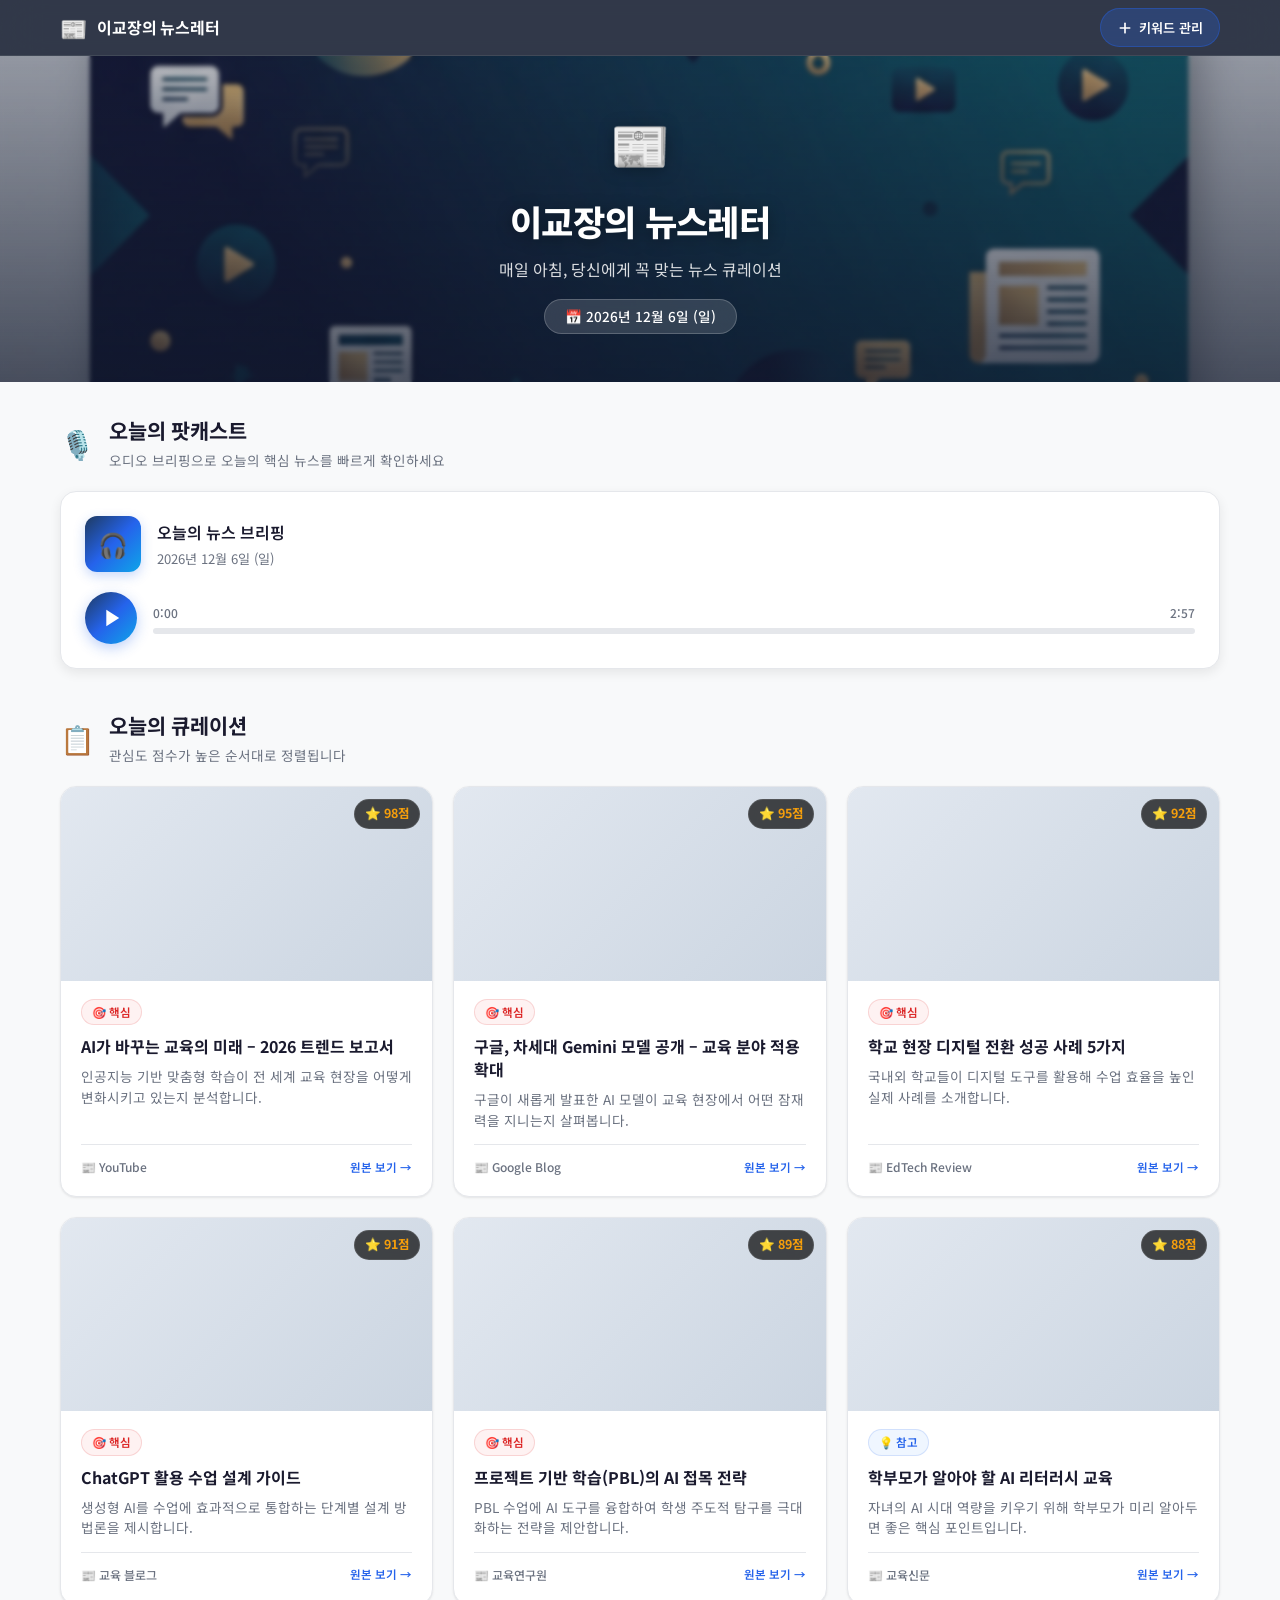
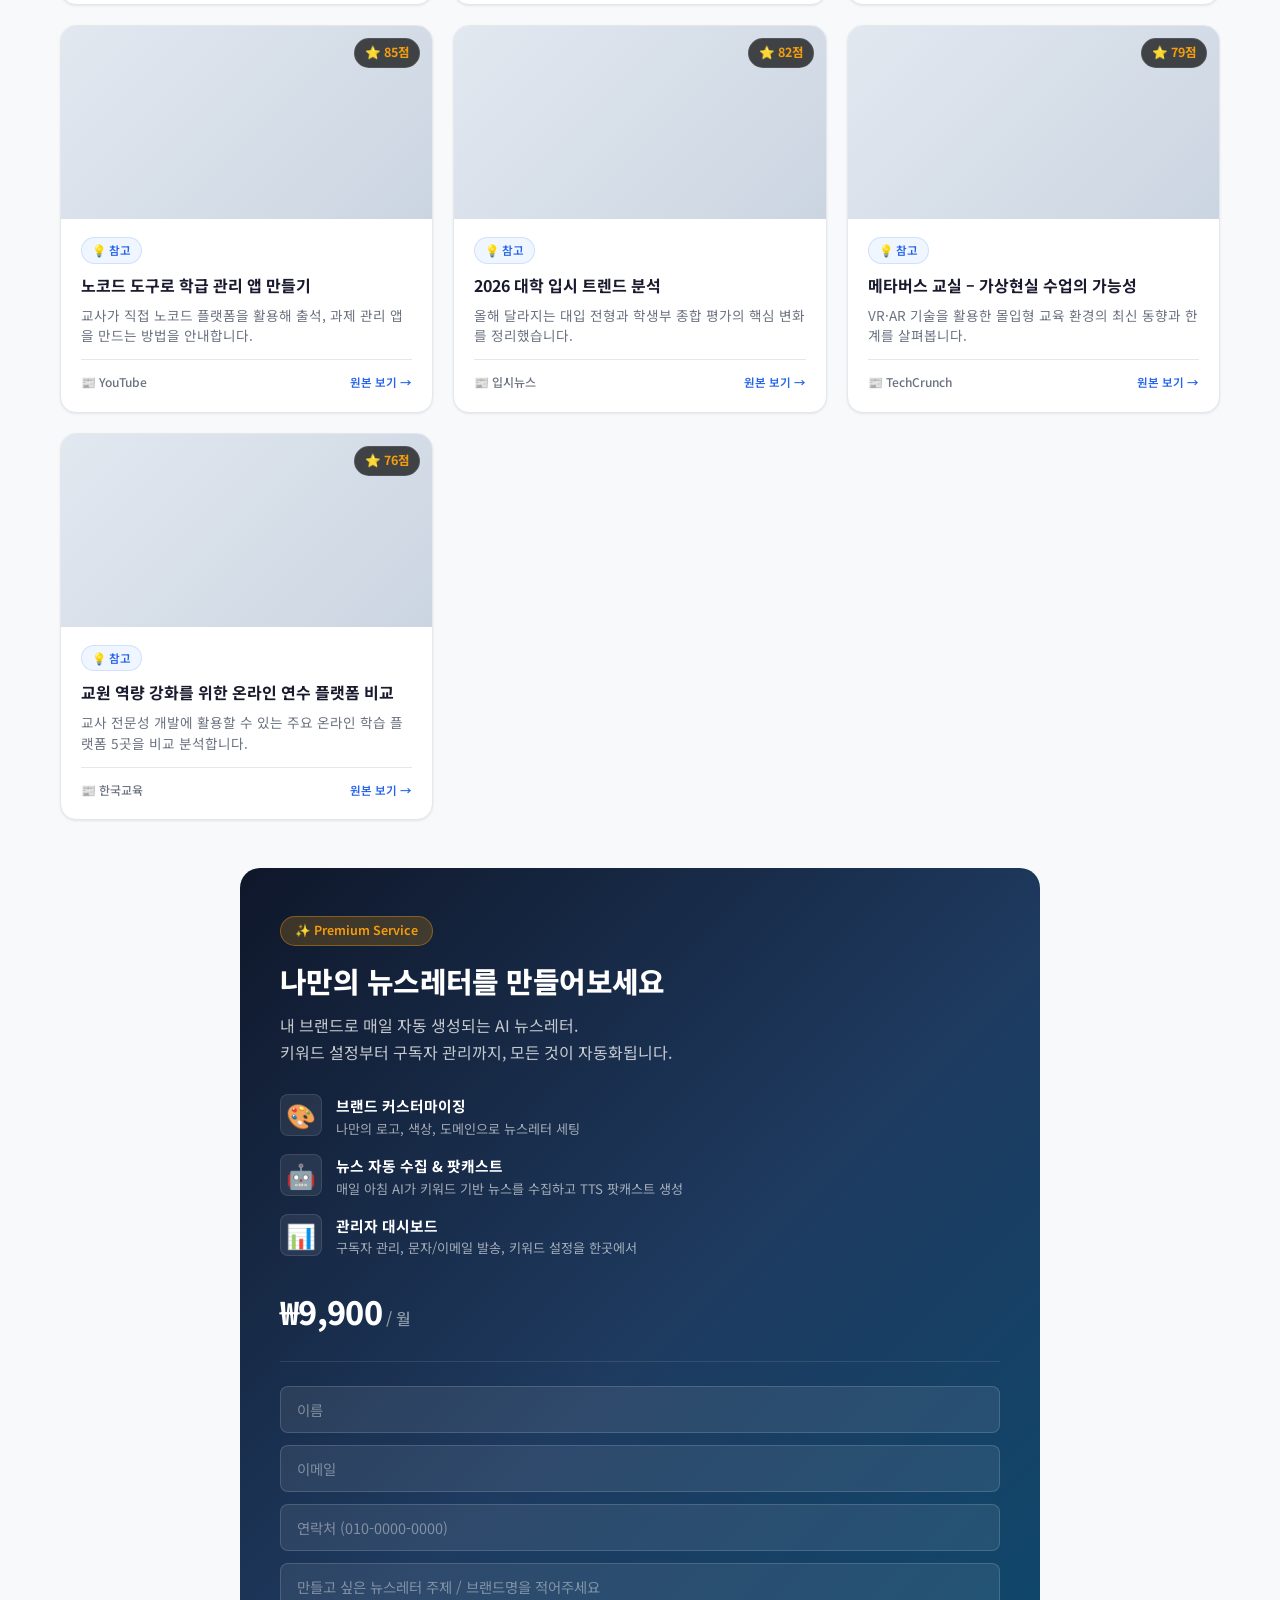
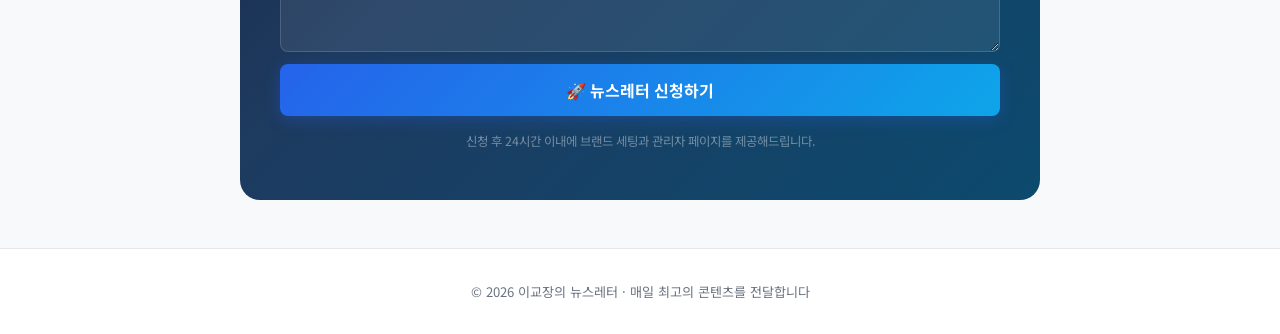
==== commit cd705f44: "💰 구독 가격 ₩29,900 → ₩9,900 변경" ====
--- a/index.html
+++ b/index.html
@@ -144,7 +144,7 @@
                     </li>
                 </ul>
                 <div class="cta-pricing">
-                    <span class="cta-price">₩29,900</span>
+                    <span class="cta-price">₩9,900</span>
                     <span class="cta-price-unit">/ 월</span>
                 </div>
                 <form id="cta-form" class="cta-form">
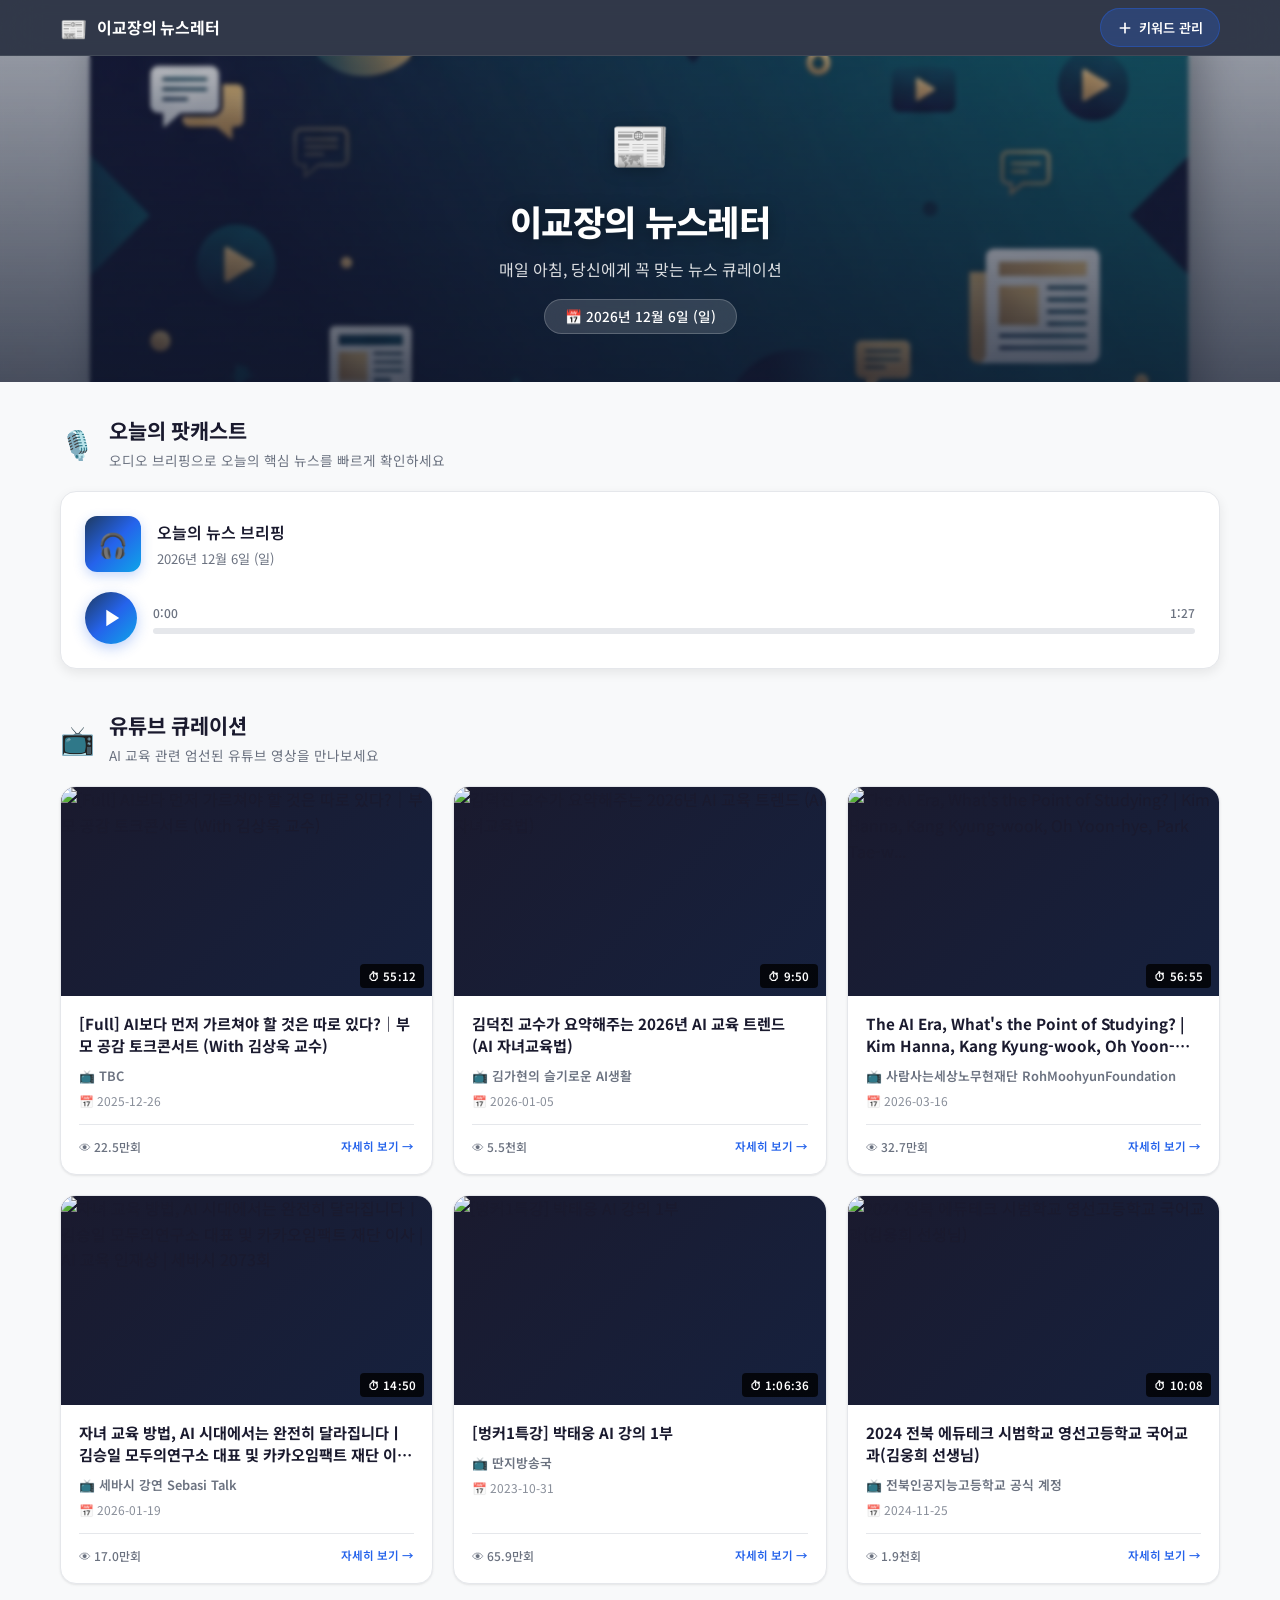
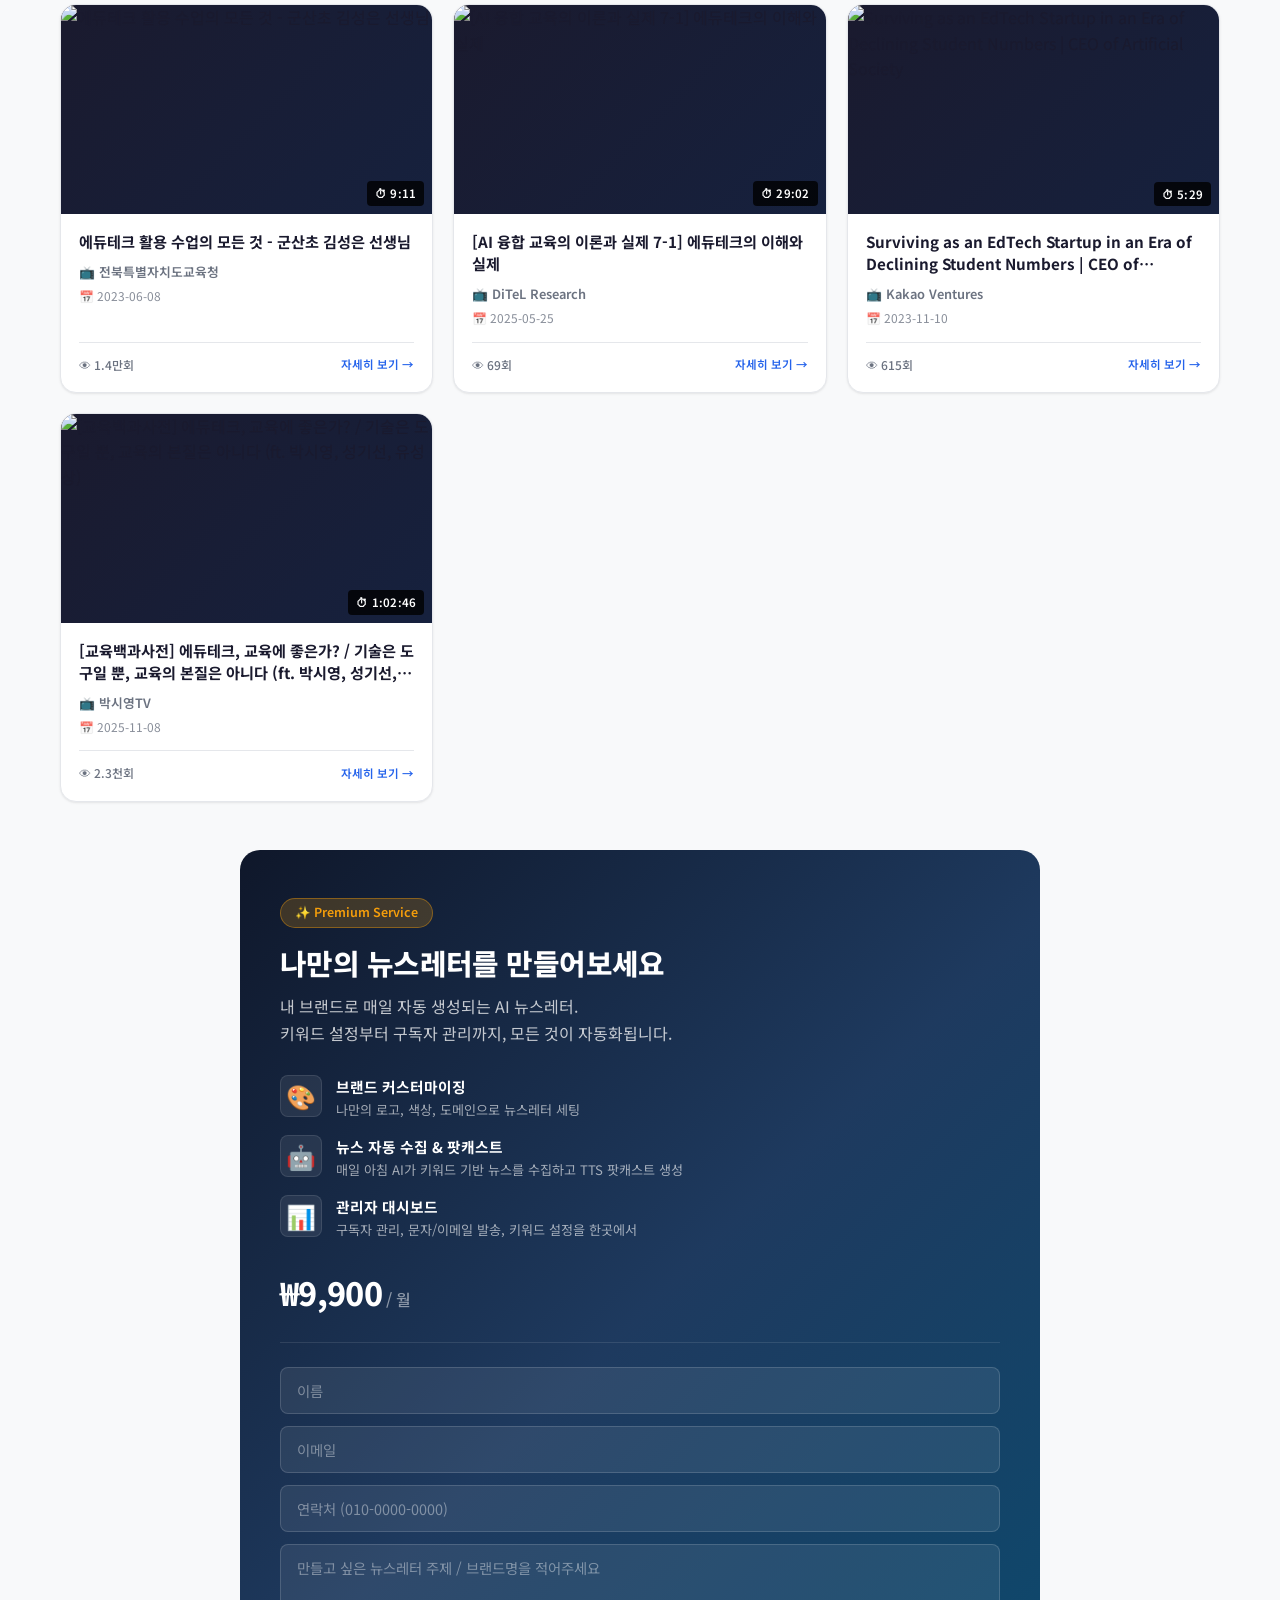
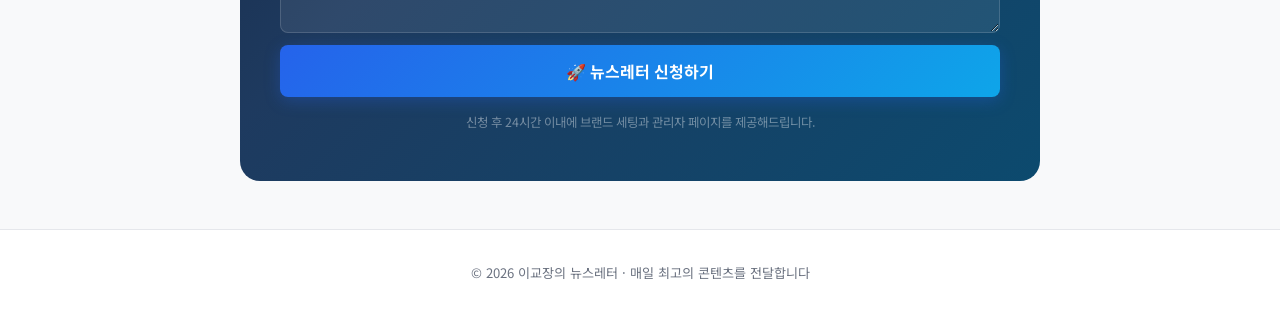
==== commit b597d56a: "feat: 유튜브 큐레이션 리팩토링 - yt-dlp 크롤링, 팝업 모달, 실제 데이터" ====
--- a/index.html
+++ b/index.html
@@ -96,10 +96,10 @@
         <!-- ========== 큐레이션 갤러리 ========== -->
         <section id="gallery-section">
             <div class="section-header">
-                <span class="section-icon">📋</span>
+                <span class="section-icon">📺</span>
                 <div>
-                    <h2>오늘의 큐레이션</h2>
-                    <p class="section-subtitle">관심도 점수가 높은 순서대로 정렬됩니다</p>
+                    <h2>유튜브 큐레이션</h2>
+                    <p class="section-subtitle">AI 교육 관련 엄선된 유튜브 영상을 만나보세요</p>
                 </div>
             </div>
 
@@ -108,6 +108,39 @@
             </div>
         </section>
     </main>
+
+    <!-- ========== 유튜브 상세 팝업 ========== -->
+    <div id="video-modal" class="modal-overlay">
+        <div class="modal-content">
+            <button id="modal-close" class="modal-close" aria-label="닫기">
+                <svg width="24" height="24" viewBox="0 0 24 24" fill="none" stroke="currentColor" stroke-width="2.5" stroke-linecap="round" stroke-linejoin="round">
+                    <line x1="18" y1="6" x2="6" y2="18"></line>
+                    <line x1="6" y1="6" x2="18" y2="18"></line>
+                </svg>
+            </button>
+            <div class="modal-video">
+                <iframe id="modal-iframe" src="" frameborder="0" allowfullscreen
+                    allow="accelerometer; autoplay; clipboard-write; encrypted-media; gyroscope; picture-in-picture"></iframe>
+            </div>
+            <div class="modal-body">
+                <h2 id="modal-title" class="modal-title"></h2>
+                <div class="modal-meta">
+                    <span id="modal-channel" class="modal-channel"></span>
+                    <span id="modal-date" class="modal-date"></span>
+                    <span id="modal-duration" class="modal-duration"></span>
+                </div>
+                <div id="modal-keywords" class="modal-keywords"></div>
+                <div class="modal-section">
+                    <h3>💡 추천 이유</h3>
+                    <p id="modal-recommendation"></p>
+                </div>
+                <div class="modal-section">
+                    <h3>📝 요약</h3>
+                    <p id="modal-summary"></p>
+                </div>
+            </div>
+        </div>
+    </div>
 
     <!-- ========== 나만의 뉴스레터 CTA ========== -->
     <section id="cta-section" class="cta-section">
--- a/css/style.css
+++ b/css/style.css
@@ -418,7 +418,26 @@
     gap: 20px;
 }
 
-/* ---- Gallery Card ---- */
+.gallery-empty {
+    grid-column: 1 / -1;
+    text-align: center;
+    padding: 60px 20px;
+    color: var(--color-text-secondary);
+}
+
+.gallery-empty-icon {
+    font-size: 48px;
+    display: block;
+    margin-bottom: 16px;
+}
+
+.gallery-empty-sub {
+    font-size: 0.82rem;
+    margin-top: 4px;
+    opacity: 0.7;
+}
+
+/* ---- Gallery Card (YouTube) ---- */
 .gallery-card {
     background: var(--color-surface);
     border-radius: var(--radius-lg);
@@ -457,9 +476,9 @@
 .card-thumbnail {
     position: relative;
     width: 100%;
-    padding-top: 52%;
+    padding-top: 56.25%;
     overflow: hidden;
-    background: linear-gradient(135deg, #e2e8f0 0%, #cbd5e1 100%);
+    background: linear-gradient(135deg, #1a1a2e 0%, #16213e 100%);
 }
 
 .card-thumbnail img {
@@ -475,76 +494,84 @@
     transform: scale(1.05);
 }
 
-.card-score-badge {
+/* YouTube Play Overlay */
+.card-play-overlay {
     position: absolute;
-    top: 12px;
-    right: 12px;
-    background: rgba(0,0,0,0.7);
-    backdrop-filter: blur(8px);
-    color: var(--color-gold);
-    padding: 4px 10px;
-    border-radius: 100px;
-    font-size: 0.78rem;
-    font-weight: 700;
-    display: flex;
-    align-items: center;
-    gap: 4px;
-    border: 1px solid rgba(255,255,255,0.1);
-}
-
-.card-body {
-    padding: 18px 20px 20px;
-    flex: 1;
-    display: flex;
-    flex-direction: column;
-}
-
-.card-badge {
-    display: inline-flex;
-    align-items: center;
-    gap: 4px;
-    padding: 3px 10px;
-    border-radius: 100px;
+    inset: 0;
+    display: flex;
+    align-items: center;
+    justify-content: center;
+    opacity: 0;
+    transition: opacity var(--transition-smooth);
+    z-index: 2;
+}
+
+.gallery-card:hover .card-play-overlay {
+    opacity: 1;
+}
+
+.card-play-overlay svg {
+    filter: drop-shadow(0 2px 8px rgba(0,0,0,0.4));
+    transition: transform var(--transition-fast);
+}
+
+.gallery-card:hover .card-play-overlay svg {
+    transform: scale(1.1);
+}
+
+/* Duration Badge */
+.card-duration-badge {
+    position: absolute;
+    bottom: 8px;
+    right: 8px;
+    background: rgba(0,0,0,0.8);
+    color: #fff;
+    padding: 3px 8px;
+    border-radius: 4px;
     font-size: 0.72rem;
     font-weight: 600;
-    margin-bottom: 10px;
-    align-self: flex-start;
-}
-
-.badge-core {
-    background: var(--color-badge-core-bg);
-    color: var(--color-badge-core);
-    border: 1px solid rgba(220, 38, 38, 0.15);
-}
-
-.badge-ref {
-    background: var(--color-badge-ref-bg);
-    color: var(--color-badge-ref);
-    border: 1px solid rgba(37, 99, 235, 0.15);
+    letter-spacing: 0.02em;
+    z-index: 3;
+}
+
+.card-body {
+    padding: 16px 18px 18px;
+    flex: 1;
+    display: flex;
+    flex-direction: column;
 }
 
 .card-title {
-    font-size: 1rem;
+    font-size: 0.95rem;
     font-weight: 700;
     color: var(--color-text);
     line-height: 1.45;
-    margin-bottom: 8px;
+    margin-bottom: 10px;
     display: -webkit-box;
     -webkit-line-clamp: 2;
     -webkit-box-orient: vertical;
     overflow: hidden;
 }
 
-.card-description {
-    font-size: 0.85rem;
-    color: var(--color-text-secondary);
-    line-height: 1.5;
-    display: -webkit-box;
-    -webkit-line-clamp: 2;
-    -webkit-box-orient: vertical;
-    overflow: hidden;
+/* Card Meta Info (Channel + Date) */
+.card-meta {
+    display: flex;
+    flex-direction: column;
+    gap: 4px;
     margin-bottom: 14px;
     flex: 1;
+}
+
+.card-channel {
+    font-size: 0.8rem;
+    font-weight: 600;
+    color: var(--color-text-secondary);
+}
+
+.card-date {
+    font-size: 0.75rem;
+    color: var(--color-text-secondary);
+    opacity: 0.8;
 }
 
 .card-footer {
@@ -555,13 +582,10 @@
     border-top: 1px solid var(--color-border);
 }
 
-.card-source {
+.card-views {
     font-size: 0.75rem;
     font-weight: 500;
     color: var(--color-text-secondary);
-    display: flex;
-    align-items: center;
-    gap: 4px;
 }
 
 .card-link-icon {
@@ -576,6 +600,182 @@
 
 .gallery-card:hover .card-link-icon {
     color: var(--color-badge-core);
+}
+
+/* ---- Video Modal (Popup) ---- */
+.modal-overlay {
+    position: fixed;
+    inset: 0;
+    z-index: 2000;
+    background: rgba(0, 0, 0, 0.75);
+    backdrop-filter: blur(8px);
+    -webkit-backdrop-filter: blur(8px);
+    display: flex;
+    align-items: flex-start;
+    justify-content: center;
+    padding: 40px 20px;
+    overflow-y: auto;
+    opacity: 0;
+    visibility: hidden;
+    transition: opacity 0.3s ease, visibility 0.3s ease;
+}
+
+.modal-overlay.active {
+    opacity: 1;
+    visibility: visible;
+}
+
+.modal-content {
+    position: relative;
+    width: 100%;
+    max-width: 800px;
+    background: var(--color-surface);
+    border-radius: var(--radius-xl);
+    overflow: hidden;
+    box-shadow: 0 24px 64px rgba(0, 0, 0, 0.3);
+    transform: translateY(20px) scale(0.97);
+    transition: transform 0.3s cubic-bezier(0.34, 1.56, 0.64, 1);
+}
+
+.modal-overlay.active .modal-content {
+    transform: translateY(0) scale(1);
+}
+
+.modal-close {
+    position: absolute;
+    top: -44px;
+    right: 0;
+    width: 36px;
+    height: 36px;
+    border: none;
+    background: rgba(255, 255, 255, 0.15);
+    border-radius: 50%;
+    color: #fff;
+    cursor: pointer;
+    display: flex;
+    align-items: center;
+    justify-content: center;
+    transition: background var(--transition-fast), transform var(--transition-fast);
+    z-index: 10;
+}
+
+.modal-close:hover {
+    background: rgba(255, 255, 255, 0.3);
+    transform: scale(1.1);
+}
+
+/* YouTube Embed Container */
+.modal-video {
+    position: relative;
+    width: 100%;
+    padding-top: 56.25%;
+    background: #000;
+}
+
+.modal-video iframe {
+    position: absolute;
+    inset: 0;
+    width: 100%;
+    height: 100%;
+}
+
+/* Modal Body */
+.modal-body {
+    padding: 28px 28px 32px;
+}
+
+.modal-title {
+    font-size: 1.2rem;
+    font-weight: 800;
+    color: var(--color-text);
+    line-height: 1.4;
+    margin-bottom: 12px;
+    letter-spacing: -0.01em;
+}
+
+.modal-meta {
+    display: flex;
+    flex-wrap: wrap;
+    gap: 12px;
+    margin-bottom: 16px;
+    font-size: 0.82rem;
+    color: var(--color-text-secondary);
+}
+
+.modal-channel {
+    font-weight: 600;
+    color: var(--color-accent);
+}
+
+/* Keywords */
+.modal-keywords {
+    display: flex;
+    flex-wrap: wrap;
+    gap: 6px;
+    margin-bottom: 20px;
+}
+
+.keyword-tag {
+    display: inline-block;
+    padding: 4px 12px;
+    border-radius: 100px;
+    font-size: 0.75rem;
+    font-weight: 600;
+    background: linear-gradient(135deg, rgba(37, 99, 235, 0.08), rgba(14, 165, 233, 0.08));
+    color: var(--color-accent);
+    border: 1px solid rgba(37, 99, 235, 0.15);
+    transition: all var(--transition-fast);
+}
+
+.keyword-tag:hover {
+    background: linear-gradient(135deg, rgba(37, 99, 235, 0.15), rgba(14, 165, 233, 0.15));
+}
+
+/* Modal Sections */
+.modal-section {
+    margin-bottom: 20px;
+}
+
+.modal-section:last-child {
+    margin-bottom: 0;
+}
+
+.modal-section h3 {
+    font-size: 0.9rem;
+    font-weight: 700;
+    color: var(--color-text);
+    margin-bottom: 8px;
+}
+
+.modal-section p {
+    font-size: 0.88rem;
+    color: var(--color-text-secondary);
+    line-height: 1.7;
+    background: var(--color-bg);
+    padding: 14px 18px;
+    border-radius: var(--radius-md);
+    border: 1px solid var(--color-border);
+    white-space: pre-line;
+}
+
+/* Modal Responsive */
+@media (max-width: 768px) {
+    .modal-overlay {
+        padding: 20px 12px;
+    }
+
+    .modal-body {
+        padding: 20px 18px 24px;
+    }
+
+    .modal-title {
+        font-size: 1.05rem;
+    }
+
+    .modal-close {
+        top: -40px;
+        right: 4px;
+    }
 }
 
 /* ---- CTA Section ---- */
